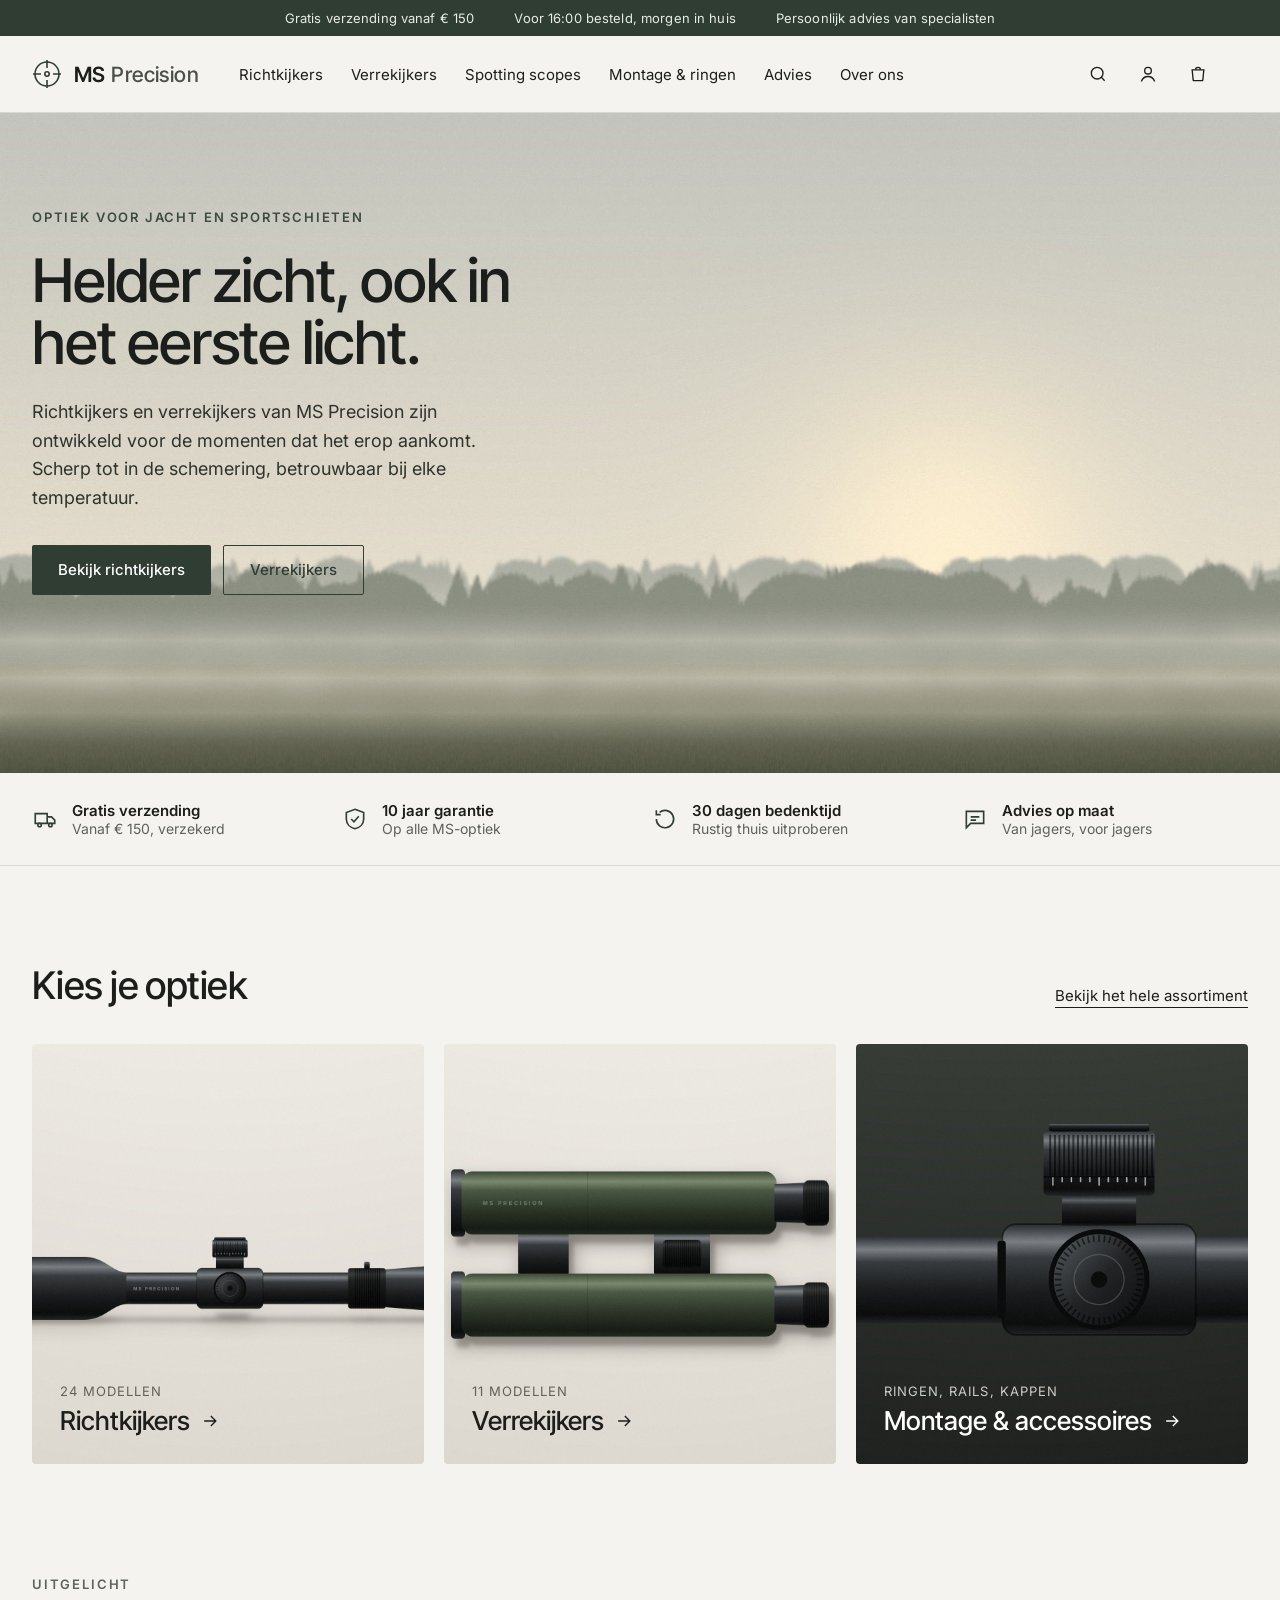
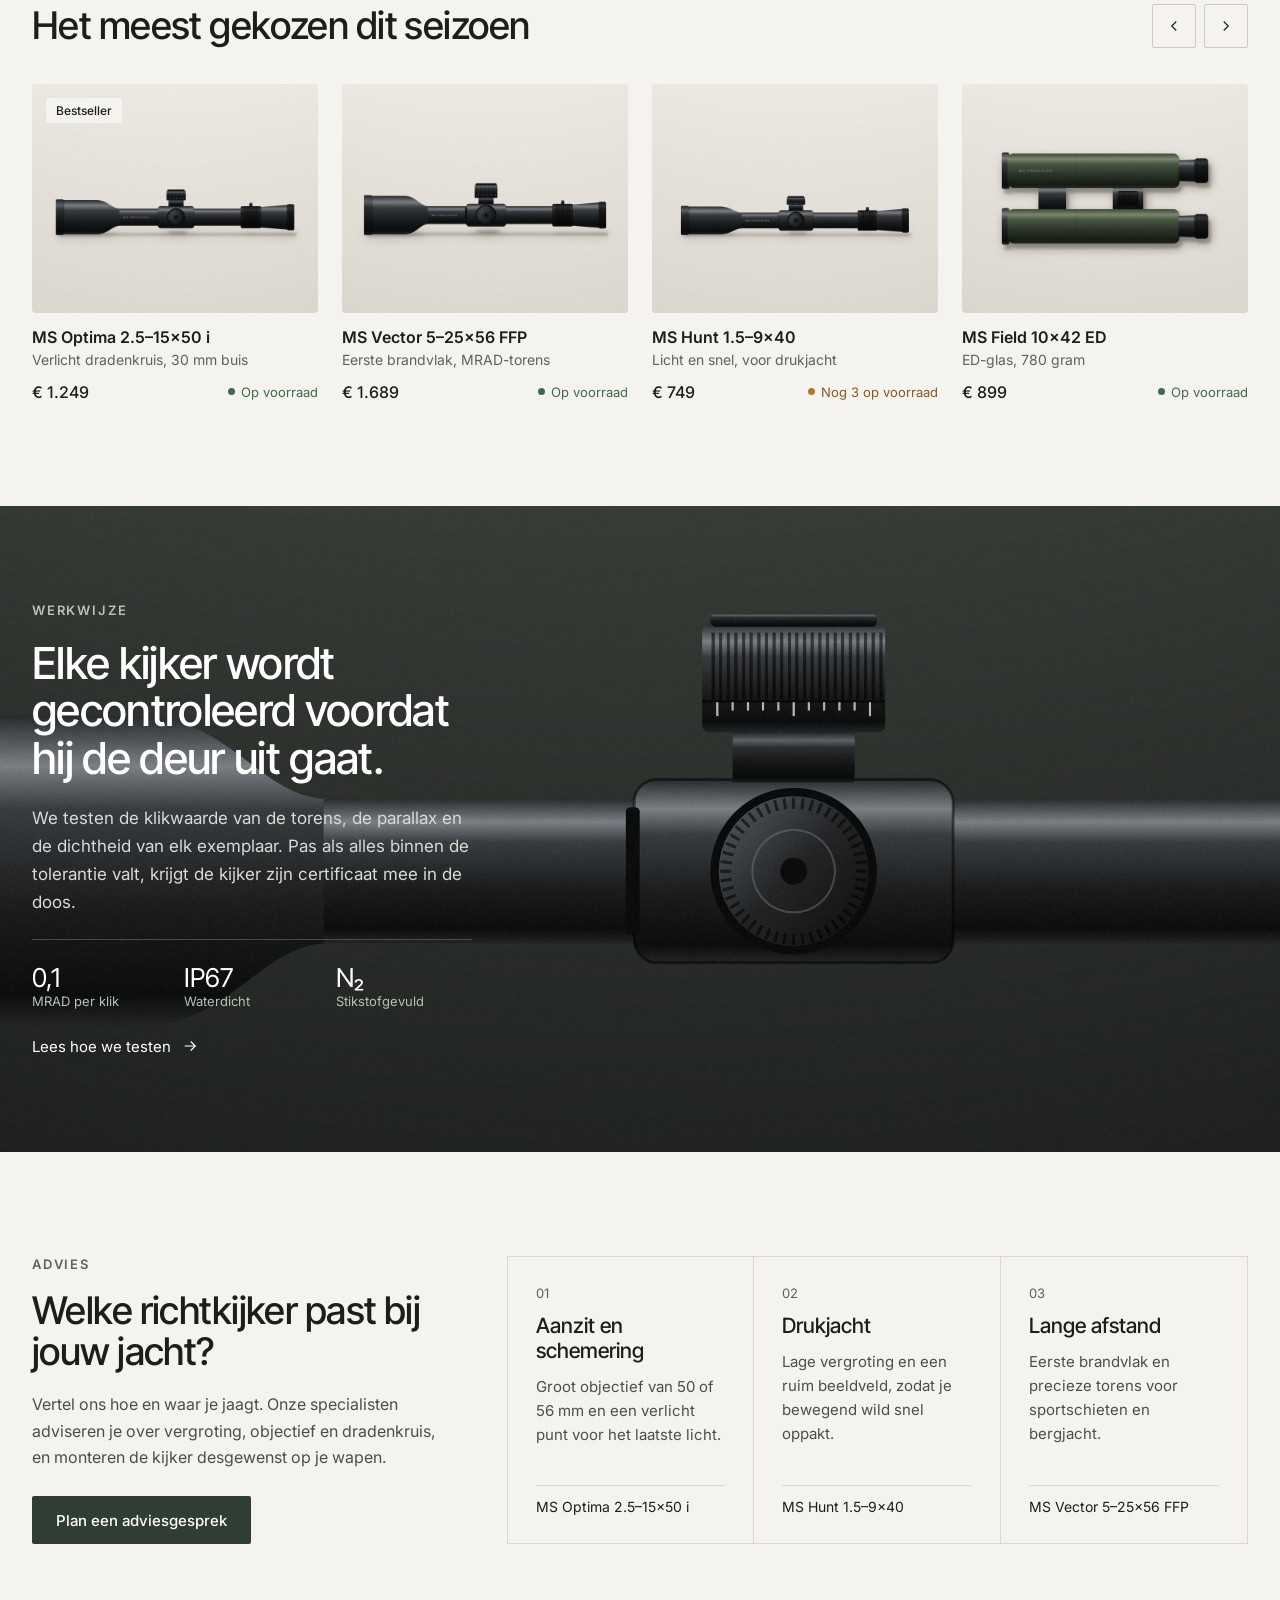
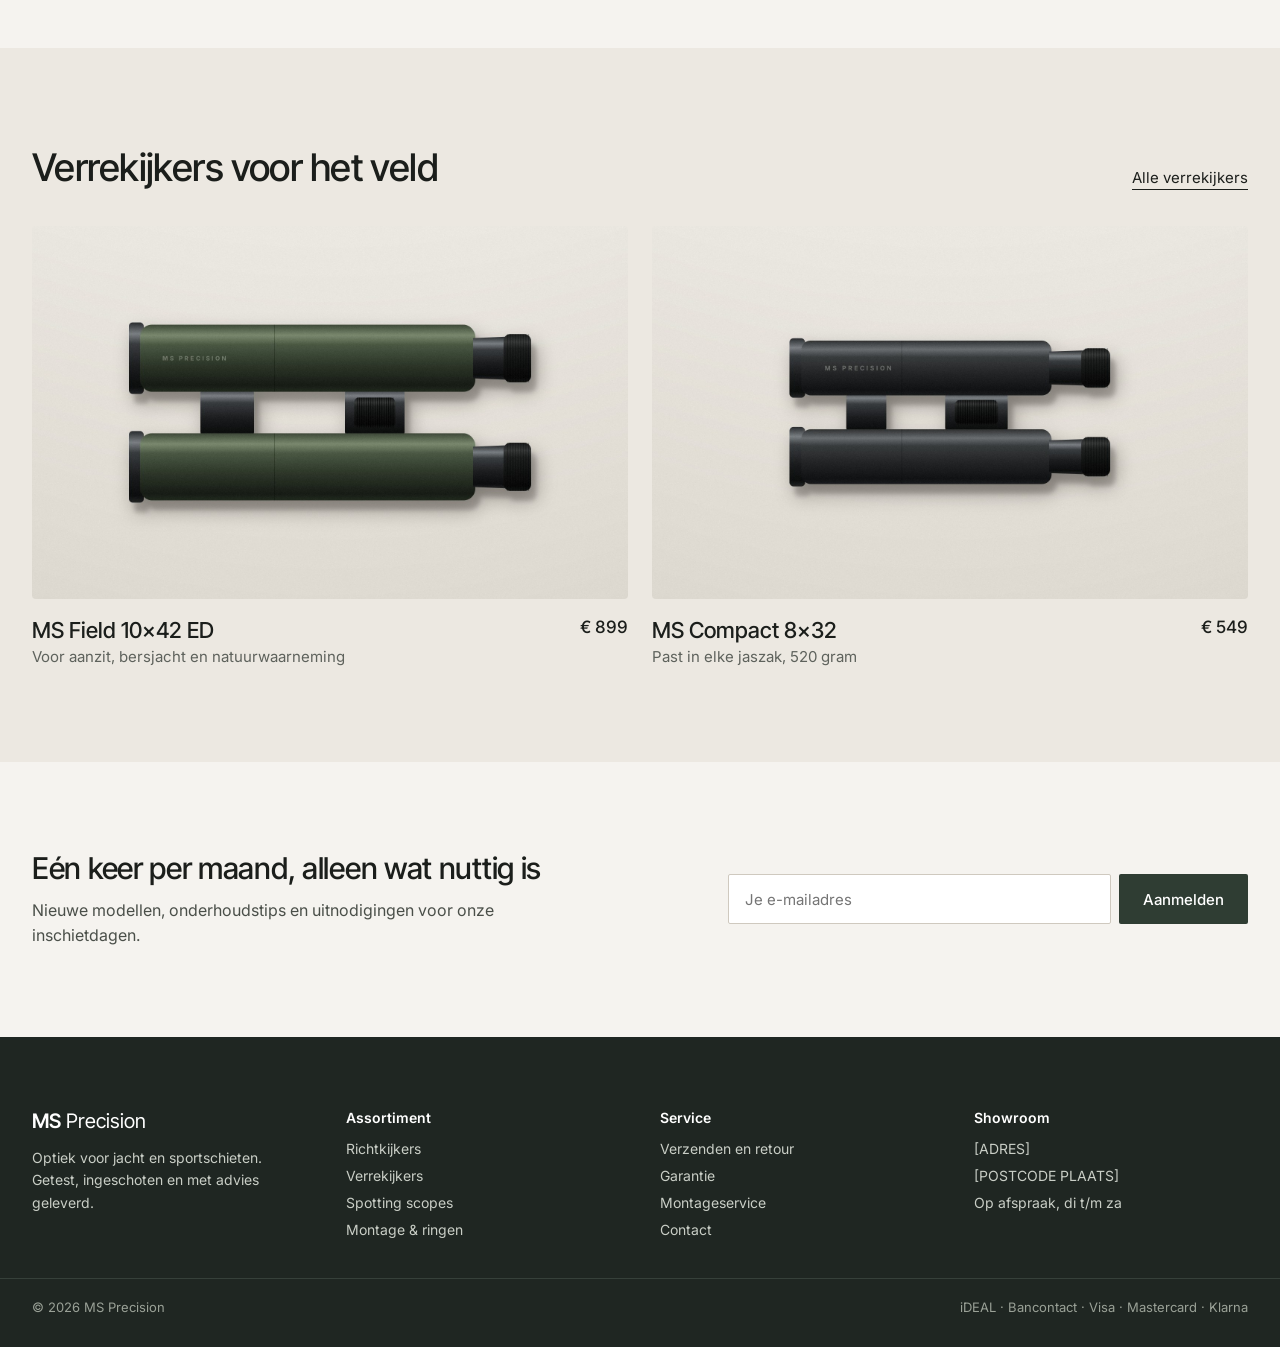
==== index.html @ 4f57367c "Add files via upload" ====
<!doctype html>
<html lang="nl">
<head>
<meta charset="utf-8">
<meta name="viewport" content="width=device-width, initial-scale=1">
<title>MS Precision | Richtkijkers en verrekijkers</title>
<link rel="preconnect" href="https://fonts.googleapis.com">
<link href="https://fonts.googleapis.com/css2?family=Inter:wght@400;500;600&amp;family=Inter+Tight:wght@500;600&amp;display=swap" rel="stylesheet">
<style>
body{margin:0;background:#F5F3EF}
a{color:#1B1E1B;text-decoration:none}a:hover{color:#2F3D33}
.hero-bg{background-image:url(hero.jpg);background-size:cover;background-position:center top}
.craft-bg{background-image:url(detail-turret.jpg);background-size:cover;background-position:30% center}
.cat-scope{background-image:url(scope-optima.jpg);background-size:cover;background-position:center 55%}
.cat-bino{background-image:url(bino-field.jpg);background-size:cover;background-position:center}
.cat-mount{background-image:url(detail-turret.jpg);background-size:cover;background-position:62% 40%}
</style>
<link rel="stylesheet" href="site.css">
</head>
<body>
<div style="font-family: Inter, system-ui, sans-serif; color: #1B1E1B; background: #F5F3EF; min-height: 100vh">

  <!-- service strip -->
  <div style="background: #2F3D33; color: #E9ECE6; font-size: 13px; padding: 10px 24px; display: flex; justify-content: center; gap: 40px; flex-wrap: wrap; letter-spacing: 0.01em">
    <span>Gratis verzending vanaf € 150</span>
    <span>Voor 16:00 besteld, morgen in huis</span>
    <span>Persoonlijk advies van specialisten</span>
  </div>

  <!-- header -->
  <header style="border-bottom: 1px solid #DDD8CF; background: #F5F3EF">
    <div style="max-width: 1280px; margin: 0 auto; padding: 0 32px; height: 76px; display: flex; align-items: center; gap: 40px; flex-wrap: wrap">
      <a href="index.html" style="display: flex; align-items: center; gap: 12px" aria-label="MS Precision home">
        <svg width="30" height="30" viewBox="0 0 30 30" fill="none" stroke="#2F3D33" stroke-width="1.6" aria-hidden="true"><circle cx="15" cy="15" r="12"/><circle cx="15" cy="15" r="2.2"/><path d="M15 1v8M15 21v8M1 15h8M21 15h8"/></svg>
        <span style="font-family: 'Inter Tight', Inter, sans-serif; font-size: 21px; letter-spacing: 0.02em"><span style="font-weight: 600">MS</span> <span style="font-weight: 500; color: #4A4F49">Precision</span></span>
      </a>
      <nav aria-label="Hoofdmenu" style="display: flex; gap: 28px; font-size: 15px; flex: 1; flex-wrap: wrap">
        <a href="assortiment.html?c=richtkijkers">Richtkijkers</a>
        <a href="assortiment.html?c=verrekijkers">Verrekijkers</a>
        <a href="assortiment.html">Spotting scopes</a>
        <a href="assortiment.html">Montage &amp; ringen</a>
        <a href="index.html#advies">Advies</a>
        <a href="index.html#werkwijze">Over ons</a>
      </nav>
      <div style="display: flex; gap: 6px; align-items: center">
        <button aria-label="Zoeken" style="width: 44px; height: 44px; border: 0; background: transparent; display: flex; align-items: center; justify-content: center; cursor: pointer"><svg width="20" height="20" viewBox="0 0 24 24" fill="none" stroke="#1B1E1B" stroke-width="1.6" aria-hidden="true"><circle cx="11" cy="11" r="7"/><path d="M20 20l-4-4"/></svg></button>
        <button aria-label="Account" style="width: 44px; height: 44px; border: 0; background: transparent; display: flex; align-items: center; justify-content: center; cursor: pointer"><svg width="20" height="20" viewBox="0 0 24 24" fill="none" stroke="#1B1E1B" stroke-width="1.6" aria-hidden="true"><circle cx="12" cy="8" r="4"/><path d="M4 21c1.5-4 4.5-6 8-6s6.5 2 8 6"/></svg></button>
        <a href="winkelmand.html" aria-label="Winkelmand" style="height: 44px; padding: 0 12px; display: flex; align-items: center; gap: 8px; font-size: 14px"><svg width="20" height="20" viewBox="0 0 24 24" fill="none" stroke="#1B1E1B" stroke-width="1.6" aria-hidden="true"><path d="M5 7h14l-1.2 12.2a1 1 0 0 1-1 .8H7.2a1 1 0 0 1-1-.8z"/><path d="M9 7a3 3 0 0 1 6 0"/></svg><span style="background: #2F3D33; color: #fff; border-radius: 999px; font-size: 12px; min-width: 20px; height: 20px; display: inline-flex; align-items: center; justify-content: center" data-cart-count>2</span></a>
      </div>
    </div>
  </header>

  <!-- hero -->
  <section class="hero-bg" style="min-height: 660px; display: flex; align-items: flex-start">
    <div style="max-width: 1280px; width: 100%; margin: 0 auto; padding: 96px 32px 64px; box-sizing: border-box">
      <div style="max-width: 560px; display: flex; flex-direction: column; gap: 24px">
        <p style="margin: 0; font-size: 13px; letter-spacing: 0.14em; text-transform: uppercase; color: #3E4A41; font-weight: 600">Optiek voor jacht en sportschieten</p>
        <h1 style="margin: 0; font-family: 'Inter Tight', Inter, sans-serif; font-weight: 500; font-size: 60px; line-height: 1.04; letter-spacing: -0.02em; color: #1B1E1B">Helder zicht, ook in het eerste licht.</h1>
        <p style="margin: 0; font-size: 18px; line-height: 1.6; color: #2E332E; max-width: 470px">Richtkijkers en verrekijkers van MS Precision zijn ontwikkeld voor de momenten dat het erop aankomt. Scherp tot in de schemering, betrouwbaar bij elke temperatuur.</p>
        <div style="display: flex; gap: 12px; flex-wrap: wrap; padding-top: 8px">
          <a href="product.html" style="background: #2F3D33; color: #fff; padding: 0 26px; height: 50px; display: inline-flex; align-items: center; font-size: 15px; font-weight: 500; border-radius: 2px">Bekijk richtkijkers</a>
          <a href="assortiment.html?c=verrekijkers" style="border: 1px solid #2F3D33; color: #2F3D33; padding: 0 26px; height: 50px; display: inline-flex; align-items: center; font-size: 15px; font-weight: 500; border-radius: 2px">Verrekijkers</a>
        </div>
      </div>
    </div>
  </section>

  <!-- trust row -->
  <section style="border-bottom: 1px solid #DDD8CF">
    <div style="max-width: 1280px; margin: 0 auto; padding: 28px 32px; display: grid; grid-template-columns: repeat(auto-fit, minmax(220px, 1fr)); gap: 24px">
      <div style="display: flex; gap: 14px; align-items: center"><svg width="26" height="26" viewBox="0 0 24 24" fill="none" stroke="#2F3D33" stroke-width="1.5" aria-hidden="true"><path d="M3 7h11v9H3zM14 10h4l3 3v3h-7"/><circle cx="7" cy="17.5" r="1.6"/><circle cx="17" cy="17.5" r="1.6"/></svg><div><div style="font-weight: 600; font-size: 15px">Gratis verzending</div><div style="font-size: 14px; color: #5E625C">Vanaf € 150, verzekerd</div></div></div>
      <div style="display: flex; gap: 14px; align-items: center"><svg width="26" height="26" viewBox="0 0 24 24" fill="none" stroke="#2F3D33" stroke-width="1.5" aria-hidden="true"><path d="M12 3l8 3v6c0 4.5-3.4 8-8 9-4.6-1-8-4.5-8-9V6z"/><path d="M8.5 12l2.5 2.5 4.5-5"/></svg><div><div style="font-weight: 600; font-size: 15px">10 jaar garantie</div><div style="font-size: 14px; color: #5E625C">Op alle MS-optiek</div></div></div>
      <div style="display: flex; gap: 14px; align-items: center"><svg width="26" height="26" viewBox="0 0 24 24" fill="none" stroke="#2F3D33" stroke-width="1.5" aria-hidden="true"><path d="M4 12a8 8 0 1 0 3-6.2"/><path d="M4 4v4h4"/></svg><div><div style="font-weight: 600; font-size: 15px">30 dagen bedenktijd</div><div style="font-size: 14px; color: #5E625C">Rustig thuis uitproberen</div></div></div>
      <div style="display: flex; gap: 14px; align-items: center"><svg width="26" height="26" viewBox="0 0 24 24" fill="none" stroke="#2F3D33" stroke-width="1.5" aria-hidden="true"><path d="M4 5h16v11H8l-4 4z"/><path d="M8 10h8M8 13h5"/></svg><div><div style="font-weight: 600; font-size: 15px">Advies op maat</div><div style="font-size: 14px; color: #5E625C">Van jagers, voor jagers</div></div></div>
    </div>
  </section>

  <!-- categories -->
  <section style="max-width: 1280px; margin: 0 auto; padding: 96px 32px 40px">
    <div style="display: flex; justify-content: space-between; align-items: flex-end; gap: 24px; flex-wrap: wrap; margin-bottom: 36px">
      <h2 style="margin: 0; font-family: 'Inter Tight', Inter, sans-serif; font-weight: 500; font-size: 38px; letter-spacing: -0.015em">Kies je optiek</h2>
      <a href="assortiment.html" style="font-size: 15px; border-bottom: 1px solid #1B1E1B; padding-bottom: 2px">Bekijk het hele assortiment</a>
    </div>
    <div style="display: grid; grid-template-columns: repeat(auto-fit, minmax(300px, 1fr)); gap: 20px">
      <a href="assortiment.html?c=richtkijkers" class="cat-scope" style="height: 420px; border-radius: 4px; display: flex; flex-direction: column; justify-content: flex-end; padding: 28px; box-sizing: border-box">
        <span style="font-size: 13px; color: #5E625C; letter-spacing: 0.08em; text-transform: uppercase">24 modellen</span>
        <span style="font-family: 'Inter Tight', Inter, sans-serif; font-size: 26px; font-weight: 500; margin-top: 6px; display: flex; align-items: center; gap: 10px">Richtkijkers <svg width="20" height="20" viewBox="0 0 24 24" fill="none" stroke="#1B1E1B" stroke-width="1.6" aria-hidden="true"><path d="M5 12h14M13 6l6 6-6 6"/></svg></span>
      </a>
      <a href="assortiment.html?c=verrekijkers" class="cat-bino" style="height: 420px; border-radius: 4px; display: flex; flex-direction: column; justify-content: flex-end; padding: 28px; box-sizing: border-box">
        <span style="font-size: 13px; color: #5E625C; letter-spacing: 0.08em; text-transform: uppercase">11 modellen</span>
        <span style="font-family: 'Inter Tight', Inter, sans-serif; font-size: 26px; font-weight: 500; margin-top: 6px; display: flex; align-items: center; gap: 10px">Verrekijkers <svg width="20" height="20" viewBox="0 0 24 24" fill="none" stroke="#1B1E1B" stroke-width="1.6" aria-hidden="true"><path d="M5 12h14M13 6l6 6-6 6"/></svg></span>
      </a>
      <a href="assortiment.html" class="cat-mount" style="height: 420px; border-radius: 4px; display: flex; flex-direction: column; justify-content: flex-end; padding: 28px; box-sizing: border-box">
        <span style="font-size: 13px; color: #C9CEC6; letter-spacing: 0.08em; text-transform: uppercase">Ringen, rails, kappen</span>
        <span style="font-family: 'Inter Tight', Inter, sans-serif; font-size: 26px; font-weight: 500; margin-top: 6px; display: flex; align-items: center; gap: 10px; color: #fff">Montage &amp; accessoires <svg width="20" height="20" viewBox="0 0 24 24" fill="none" stroke="#fff" stroke-width="1.6" aria-hidden="true"><path d="M5 12h14M13 6l6 6-6 6"/></svg></span>
      </a>
    </div>
  </section>

  <!-- featured products -->
  <section style="max-width: 1280px; margin: 0 auto; padding: 72px 32px 104px">
    <div style="display: flex; justify-content: space-between; align-items: flex-end; gap: 24px; flex-wrap: wrap; margin-bottom: 36px">
      <div>
        <p style="margin: 0 0 10px; font-size: 13px; letter-spacing: 0.14em; text-transform: uppercase; color: #5E625C; font-weight: 600">Uitgelicht</p>
        <h2 style="margin: 0; font-family: 'Inter Tight', Inter, sans-serif; font-weight: 500; font-size: 38px; letter-spacing: -0.015em">Het meest gekozen dit seizoen</h2>
      </div>
      <div style="display: flex; gap: 8px">
        <button aria-label="Vorige" style="width: 44px; height: 44px; border: 1px solid #CFC9BF; background: transparent; border-radius: 2px; display: flex; align-items: center; justify-content: center"><svg width="18" height="18" viewBox="0 0 24 24" fill="none" stroke="#1B1E1B" stroke-width="1.6" aria-hidden="true"><path d="M15 6l-6 6 6 6"/></svg></button>
        <button aria-label="Volgende" style="width: 44px; height: 44px; border: 1px solid #CFC9BF; background: transparent; border-radius: 2px; display: flex; align-items: center; justify-content: center"><svg width="18" height="18" viewBox="0 0 24 24" fill="none" stroke="#1B1E1B" stroke-width="1.6" aria-hidden="true"><path d="M9 6l6 6-6 6"/></svg></button>
      </div>
    </div>
    <div style="display: grid; grid-template-columns: repeat(auto-fit, minmax(260px, 1fr)); gap: 24px">
      <a href="product.html?id=optima" style="display: flex; flex-direction: column; gap: 14px">
        <div style="position: relative"><img src="scope-optima.jpg" alt="MS Optima 2.5–15×50 i richtkijker" style="width: 100%; aspect-ratio: 4 / 3.2; object-fit: cover; border-radius: 4px; display: block"><span style="position: absolute; top: 14px; left: 14px; background: #F5F3EF; font-size: 12px; padding: 5px 10px; border-radius: 2px; font-weight: 500">Bestseller</span></div>
        <div style="display: flex; flex-direction: column; gap: 4px">
          <span style="font-size: 16px; font-weight: 600">MS Optima 2.5–15×50 i</span>
          <span style="font-size: 14px; color: #5E625C">Verlicht dradenkruis, 30 mm buis</span>
        </div>
        <div style="display: flex; justify-content: space-between; align-items: center"><span style="font-size: 16px; font-weight: 500">€ 1.249</span><span style="font-size: 13px; color: #3F6B4A; display: flex; align-items: center; gap: 6px"><span style="width: 7px; height: 7px; border-radius: 9px; background: #3F6B4A"></span>Op voorraad</span></div>
      </a>
      <a href="product.html?id=vector" style="display: flex; flex-direction: column; gap: 14px">
        <img src="scope-tactical.jpg" alt="MS Vector 5–25×56 FFP richtkijker" style="width: 100%; aspect-ratio: 4 / 3.2; object-fit: cover; border-radius: 4px; display: block">
        <div style="display: flex; flex-direction: column; gap: 4px">
          <span style="font-size: 16px; font-weight: 600">MS Vector 5–25×56 FFP</span>
          <span style="font-size: 14px; color: #5E625C">Eerste brandvlak, MRAD-torens</span>
        </div>
        <div style="display: flex; justify-content: space-between; align-items: center"><span style="font-size: 16px; font-weight: 500">€ 1.689</span><span style="font-size: 13px; color: #3F6B4A; display: flex; align-items: center; gap: 6px"><span style="width: 7px; height: 7px; border-radius: 9px; background: #3F6B4A"></span>Op voorraad</span></div>
      </a>
      <a href="product.html?id=hunt" style="display: flex; flex-direction: column; gap: 14px">
        <img src="scope-hunt.jpg" alt="MS Hunt 1.5–9×40 richtkijker" style="width: 100%; aspect-ratio: 4 / 3.2; object-fit: cover; border-radius: 4px; display: block">
        <div style="display: flex; flex-direction: column; gap: 4px">
          <span style="font-size: 16px; font-weight: 600">MS Hunt 1.5–9×40</span>
          <span style="font-size: 14px; color: #5E625C">Licht en snel, voor drukjacht</span>
        </div>
        <div style="display: flex; justify-content: space-between; align-items: center"><span style="font-size: 16px; font-weight: 500">€ 749</span><span style="font-size: 13px; color: #8A5A1E; display: flex; align-items: center; gap: 6px"><span style="width: 7px; height: 7px; border-radius: 9px; background: #B07A2E"></span>Nog 3 op voorraad</span></div>
      </a>
      <a href="product.html?id=field" style="display: flex; flex-direction: column; gap: 14px">
        <img src="bino-field.jpg" alt="MS Field 10×42 ED verrekijker" style="width: 100%; aspect-ratio: 4 / 3.2; object-fit: cover; border-radius: 4px; display: block">
        <div style="display: flex; flex-direction: column; gap: 4px">
          <span style="font-size: 16px; font-weight: 600">MS Field 10×42 ED</span>
          <span style="font-size: 14px; color: #5E625C">ED-glas, 780 gram</span>
        </div>
        <div style="display: flex; justify-content: space-between; align-items: center"><span style="font-size: 16px; font-weight: 500">€ 899</span><span style="font-size: 13px; color: #3F6B4A; display: flex; align-items: center; gap: 6px"><span style="width: 7px; height: 7px; border-radius: 9px; background: #3F6B4A"></span>Op voorraad</span></div>
      </a>
    </div>
  </section>

  <!-- craft band, full-bleed -->
  <section id="werkwijze" class="craft-bg" style="min-height: 620px; display: flex; align-items: center">
    <div style="max-width: 1280px; width: 100%; margin: 0 auto; padding: 96px 32px; box-sizing: border-box; display: flex; justify-content: flex-start">
      <div style="max-width: 440px; display: flex; flex-direction: column; gap: 22px; color: #EEF0EC">
        <p style="margin: 0; font-size: 13px; letter-spacing: 0.14em; text-transform: uppercase; color: #B9C0B5; font-weight: 600">Werkwijze</p>
        <h2 style="margin: 0; font-family: 'Inter Tight', Inter, sans-serif; font-weight: 500; font-size: 44px; line-height: 1.08; letter-spacing: -0.015em; color: #fff">Elke kijker wordt gecontroleerd voordat hij de deur uit gaat.</h2>
        <p style="margin: 0; font-size: 17px; line-height: 1.65; color: #D7DBD4">We testen de klikwaarde van de torens, de parallax en de dichtheid van elk exemplaar. Pas als alles binnen de tolerantie valt, krijgt de kijker zijn certificaat mee in de doos.</p>
        <div style="display: grid; grid-template-columns: repeat(3, minmax(0, 1fr)); gap: 16px; border-top: 1px solid rgba(255,255,255,0.22); padding-top: 22px">
          <div><div style="font-family: 'Inter Tight', Inter, sans-serif; font-size: 26px; color: #fff">0,1</div><div style="font-size: 13px; color: #B9C0B5">MRAD per klik</div></div>
          <div><div style="font-family: 'Inter Tight', Inter, sans-serif; font-size: 26px; color: #fff">IP67</div><div style="font-size: 13px; color: #B9C0B5">Waterdicht</div></div>
          <div><div style="font-family: 'Inter Tight', Inter, sans-serif; font-size: 26px; color: #fff">N₂</div><div style="font-size: 13px; color: #B9C0B5">Stikstofgevuld</div></div>
        </div>
        <a href="#" style="color: #fff; font-size: 15px; display: inline-flex; align-items: center; gap: 10px; margin-top: 6px">Lees hoe we testen <svg width="18" height="18" viewBox="0 0 24 24" fill="none" stroke="#fff" stroke-width="1.6" aria-hidden="true"><path d="M5 12h14M13 6l6 6-6 6"/></svg></a>
      </div>
    </div>
  </section>

  <!-- advice -->
  <section id="advies" style="max-width: 1280px; margin: 0 auto; padding: 104px 32px">
    <div style="display: flex; gap: 64px; flex-wrap: wrap">
      <div style="flex: 1 1 320px; display: flex; flex-direction: column; gap: 18px">
        <p style="margin: 0; font-size: 13px; letter-spacing: 0.14em; text-transform: uppercase; color: #5E625C; font-weight: 600">Advies</p>
        <h2 style="margin: 0; font-family: 'Inter Tight', Inter, sans-serif; font-weight: 500; font-size: 38px; line-height: 1.1; letter-spacing: -0.015em">Welke richtkijker past bij jouw jacht?</h2>
        <p style="margin: 0; font-size: 16px; line-height: 1.65; color: #4A4F49">Vertel ons hoe en waar je jaagt. Onze specialisten adviseren je over vergroting, objectief en dradenkruis, en monteren de kijker desgewenst op je wapen.</p>
        <a href="#advies-form" style="align-self: flex-start; background: #2F3D33; color: #fff; padding: 0 24px; height: 48px; display: inline-flex; align-items: center; font-size: 15px; font-weight: 500; border-radius: 2px; margin-top: 8px">Plan een adviesgesprek</a>
      </div>
      <div style="flex: 2 1 560px; display: grid; grid-template-columns: repeat(auto-fit, minmax(220px, 1fr)); gap: 1px; background: #DDD8CF; border: 1px solid #DDD8CF">
        <a href="product.html?id=optima" style="background: #F5F3EF; padding: 28px; display: flex; flex-direction: column; gap: 12px">
          <span style="font-size: 13px; color: #5E625C">01</span>
          <span style="font-family: 'Inter Tight', Inter, sans-serif; font-size: 21px; font-weight: 500">Aanzit en schemering</span>
          <span style="font-size: 15px; line-height: 1.6; color: #4A4F49">Groot objectief van 50 of 56 mm en een verlicht punt voor het laatste licht.</span>
          <span style="font-size: 14px; margin-top: auto; padding-top: 12px; border-top: 1px solid #DDD8CF">MS Optima 2.5–15×50 i</span>
        </a>
        <a href="product.html?id=hunt" style="background: #F5F3EF; padding: 28px; display: flex; flex-direction: column; gap: 12px">
          <span style="font-size: 13px; color: #5E625C">02</span>
          <span style="font-family: 'Inter Tight', Inter, sans-serif; font-size: 21px; font-weight: 500">Drukjacht</span>
          <span style="font-size: 15px; line-height: 1.6; color: #4A4F49">Lage vergroting en een ruim beeldveld, zodat je bewegend wild snel oppakt.</span>
          <span style="font-size: 14px; margin-top: auto; padding-top: 12px; border-top: 1px solid #DDD8CF">MS Hunt 1.5–9×40</span>
        </a>
        <a href="product.html?id=vector" style="background: #F5F3EF; padding: 28px; display: flex; flex-direction: column; gap: 12px">
          <span style="font-size: 13px; color: #5E625C">03</span>
          <span style="font-family: 'Inter Tight', Inter, sans-serif; font-size: 21px; font-weight: 500">Lange afstand</span>
          <span style="font-size: 15px; line-height: 1.6; color: #4A4F49">Eerste brandvlak en precieze torens voor sportschieten en bergjacht.</span>
          <span style="font-size: 14px; margin-top: auto; padding-top: 12px; border-top: 1px solid #DDD8CF">MS Vector 5–25×56 FFP</span>
        </a>
      </div>
    </div>
  </section>

  <!-- binoculars feature -->
  <section style="background: #ECE8E1">
    <div style="max-width: 1280px; margin: 0 auto; padding: 96px 32px; display: flex; flex-direction: column; gap: 36px">
      <div style="display: flex; justify-content: space-between; align-items: flex-end; gap: 24px; flex-wrap: wrap">
        <h2 style="margin: 0; font-family: 'Inter Tight', Inter, sans-serif; font-weight: 500; font-size: 38px; letter-spacing: -0.015em">Verrekijkers voor het veld</h2>
        <a href="assortiment.html?c=verrekijkers" style="font-size: 15px; border-bottom: 1px solid #1B1E1B; padding-bottom: 2px">Alle verrekijkers</a>
      </div>
      <div style="display: grid; grid-template-columns: repeat(auto-fit, minmax(380px, 1fr)); gap: 24px">
        <a href="product.html?id=field" style="display: flex; flex-direction: column; gap: 18px">
          <img src="bino-field.jpg" alt="MS Field 10×42 ED verrekijker" style="width: 100%; aspect-ratio: 16 / 10; object-fit: cover; border-radius: 4px; display: block">
          <div style="display: flex; justify-content: space-between; gap: 16px; align-items: flex-start">
            <div style="display: flex; flex-direction: column; gap: 4px"><span style="font-family: 'Inter Tight', Inter, sans-serif; font-size: 22px; font-weight: 500">MS Field 10×42 ED</span><span style="font-size: 15px; color: #5E625C">Voor aanzit, bersjacht en natuurwaarneming</span></div>
            <span style="font-size: 17px; font-weight: 500; white-space: nowrap">€ 899</span>
          </div>
        </a>
        <a href="product.html?id=compact" style="display: flex; flex-direction: column; gap: 18px">
          <img src="bino-compact.jpg" alt="MS Compact 8×32 verrekijker" style="width: 100%; aspect-ratio: 16 / 10; object-fit: cover; border-radius: 4px; display: block">
          <div style="display: flex; justify-content: space-between; gap: 16px; align-items: flex-start">
            <div style="display: flex; flex-direction: column; gap: 4px"><span style="font-family: 'Inter Tight', Inter, sans-serif; font-size: 22px; font-weight: 500">MS Compact 8×32</span><span style="font-size: 15px; color: #5E625C">Past in elke jaszak, 520 gram</span></div>
            <span style="font-size: 17px; font-weight: 500; white-space: nowrap">€ 549</span>
          </div>
        </a>
      </div>
    </div>
  </section>

  <!-- newsletter -->
  <section style="max-width: 1280px; margin: 0 auto; padding: 88px 32px; display: flex; gap: 48px; align-items: center; justify-content: space-between; flex-wrap: wrap">
    <div style="max-width: 520px; display: flex; flex-direction: column; gap: 12px">
      <h2 style="margin: 0; font-family: 'Inter Tight', Inter, sans-serif; font-weight: 500; font-size: 30px; letter-spacing: -0.01em">Eén keer per maand, alleen wat nuttig is</h2>
      <p style="margin: 0; font-size: 16px; color: #4A4F49; line-height: 1.6">Nieuwe modellen, onderhoudstips en uitnodigingen voor onze inschietdagen.</p>
    </div>
    <form id="newsletter" style="display: flex; gap: 8px; flex: 1 1 380px; max-width: 520px; flex-wrap: wrap">
      <label for="nl-email" style="position: absolute; width: 1px; height: 1px; overflow: hidden; clip: rect(0 0 0 0)">E-mailadres</label>
      <input id="nl-email" type="email" placeholder="Je e-mailadres" style="flex: 1 1 240px; height: 50px; border: 1px solid #CFC9BF; background: #fff; padding: 0 16px; font-size: 15px; font-family: inherit; border-radius: 2px">
      <button type="submit" style="height: 50px; padding: 0 24px; background: #2F3D33; color: #fff; border: 0; font-size: 15px; font-weight: 500; font-family: inherit; border-radius: 2px; cursor: pointer">Aanmelden</button>
    </form>
  </section>

  <!-- footer -->
  <footer style="background: #1F2622; color: #C9CEC6">
    <div style="max-width: 1280px; margin: 0 auto; padding: 72px 32px 40px; display: grid; grid-template-columns: repeat(auto-fit, minmax(190px, 1fr)); gap: 40px">
      <div style="display: flex; flex-direction: column; gap: 14px">
        <span style="font-family: 'Inter Tight', Inter, sans-serif; font-size: 20px; color: #fff"><span style="font-weight: 600">MS</span> Precision</span>
        <span style="font-size: 14px; line-height: 1.6">Optiek voor jacht en sportschieten. Getest, ingeschoten en met advies geleverd.</span>
      </div>
      <div style="display: flex; flex-direction: column; gap: 10px; font-size: 14px">
        <span style="color: #fff; font-weight: 600; margin-bottom: 4px">Assortiment</span>
        <a href="assortiment.html?c=richtkijkers" style="color: #C9CEC6">Richtkijkers</a><a href="assortiment.html?c=verrekijkers" style="color: #C9CEC6">Verrekijkers</a><a href="assortiment.html" style="color: #C9CEC6">Spotting scopes</a><a href="assortiment.html" style="color: #C9CEC6">Montage &amp; ringen</a>
      </div>
      <div style="display: flex; flex-direction: column; gap: 10px; font-size: 14px">
        <span style="color: #fff; font-weight: 600; margin-bottom: 4px">Service</span>
        <a href="#" style="color: #C9CEC6">Verzenden en retour</a><a href="#" style="color: #C9CEC6">Garantie</a><a href="#" style="color: #C9CEC6">Montageservice</a><a href="#" style="color: #C9CEC6">Contact</a>
      </div>
      <div style="display: flex; flex-direction: column; gap: 10px; font-size: 14px">
        <span style="color: #fff; font-weight: 600; margin-bottom: 4px">Showroom</span>
        <span>[ADRES]</span><span>[POSTCODE PLAATS]</span><span>Op afspraak, di t/m za</span>
      </div>
    </div>
    <div style="max-width: 1280px; margin: 0 auto; padding: 20px 32px 32px; border-top: 1px solid #36403A; display: flex; justify-content: space-between; gap: 16px; flex-wrap: wrap; font-size: 13px; color: #9AA197">
      <span>© 2026 MS Precision</span>
      <span>iDEAL · Bancontact · Visa · Mastercard · Klarna</span>
    </div>
  </footer>
</div>
<script src="app.js"></script>
</body>
</html>
---- site.css ----
*{box-sizing:border-box}
html{scroll-behavior:smooth}
img{max-width:100%}
a,button{transition:opacity .15s,background-color .15s,color .15s}
a:hover img{opacity:.92}
.thumb{padding:0;border:1px solid transparent;background:transparent;border-radius:3px;cursor:pointer;opacity:.7}
.thumb img{width:100%;aspect-ratio:4/3;object-fit:cover;display:block;border-radius:2px}
.thumb.is-active{border-color:#2F3D33;outline:1px solid #2F3D33;opacity:1}
.pill{height:44px;padding:0 16px;font-size:14px;font-family:inherit;border-radius:2px;cursor:pointer;border:1px solid #CFC9BF;background:transparent;color:#1B1E1B}
.pill.is-active{border-color:#2F3D33;background:#2F3D33;color:#fff}
.ms-toast{position:fixed;left:50%;bottom:28px;transform:translate(-50%,20px);background:#1F2622;color:#fff;font:500 14px Inter,system-ui,sans-serif;padding:14px 20px;border-radius:2px;opacity:0;pointer-events:none;transition:all .25s;z-index:60;max-width:calc(100% - 32px)}
.ms-toast.show{opacity:1;transform:translate(-50%,0)}
.ms-modal{position:fixed;inset:0;background:rgba(20,24,21,.5);display:none;align-items:center;justify-content:center;padding:20px;z-index:50}
.ms-modal.open{display:flex}
.ms-modal-box{background:#F5F3EF;max-width:460px;width:100%;padding:36px;border-radius:4px;position:relative;font-family:Inter,system-ui,sans-serif;color:#1B1E1B}
.ms-modal-box h2{margin:0 0 8px;font:500 28px 'Inter Tight',Inter,sans-serif;letter-spacing:-.01em}
.ms-modal-box p{margin:0 0 22px;color:#4A4F49;font-size:15px;line-height:1.6}
.ms-modal-box form{display:flex;flex-direction:column;gap:14px}
.ms-modal-box label{display:flex;flex-direction:column;gap:6px;font-size:14px;font-weight:500}
.ms-modal-box input,.ms-modal-box select{height:48px;border:1px solid #CFC9BF;background:#fff;padding:0 14px;font:15px Inter,sans-serif;border-radius:2px}
.ms-modal-close{position:absolute;top:10px;right:10px;width:44px;height:44px;border:0;background:transparent;font-size:26px;cursor:pointer;color:#1B1E1B}
.ms-btn{height:50px;background:#2F3D33;color:#fff;border:0;border-radius:2px;font:500 15px Inter,sans-serif;cursor:pointer;margin-top:6px}
.ms-btn:hover,.ms-btn-hover:hover{background:#25312a}
.tabs{display:flex;gap:8px;flex-wrap:wrap}
.cart-row{display:grid;grid-template-columns:120px 1fr auto;gap:20px;align-items:center;padding:20px 0;border-bottom:1px solid #DDD8CF}
.cart-row img{width:120px;aspect-ratio:4/3;object-fit:cover;border-radius:3px;display:block}
@media (max-width:760px){
  h1{font-size:40px!important}
  h2{font-size:30px!important}
  header nav{order:3;width:100%;gap:18px!important;overflow-x:auto;flex-wrap:nowrap!important;padding-bottom:12px}
  header>div{height:auto!important;padding-top:14px!important;gap:16px!important}
  .cart-row{grid-template-columns:84px 1fr}
  .cart-row img{width:84px}
}
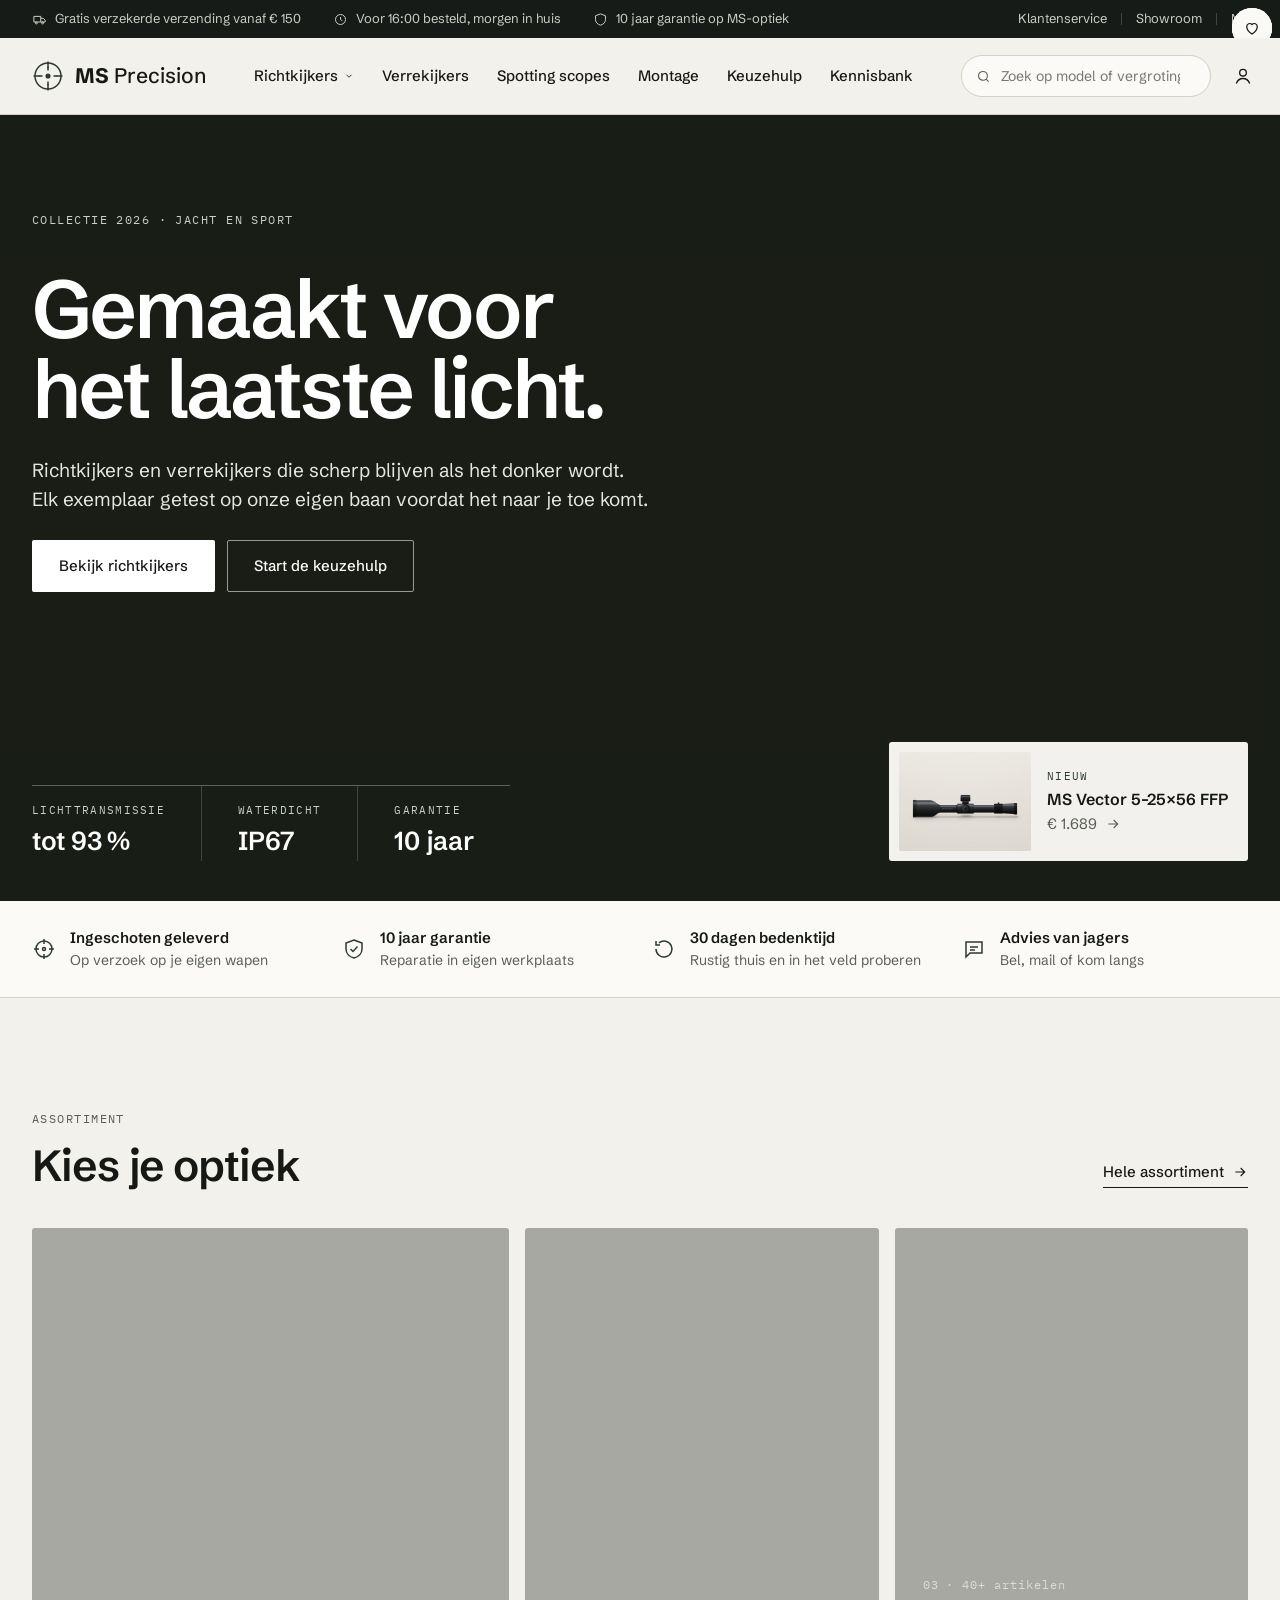
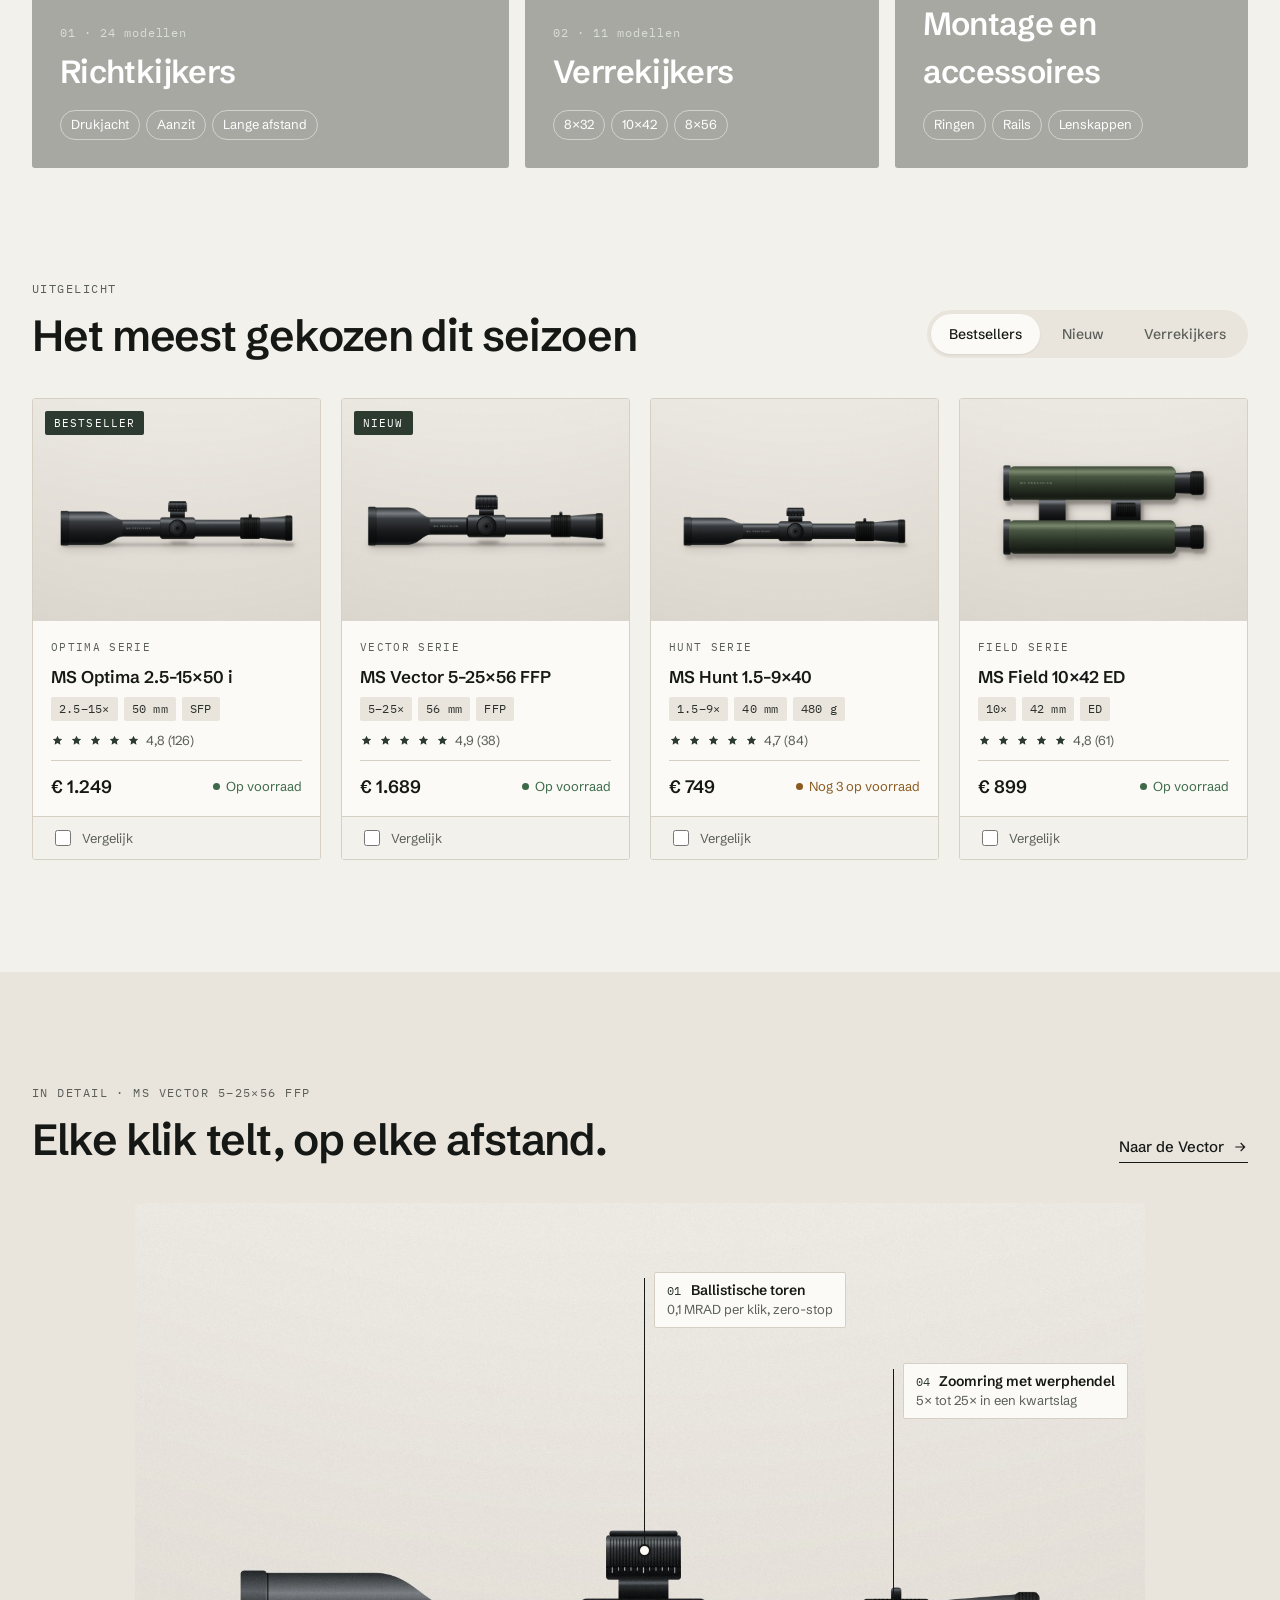
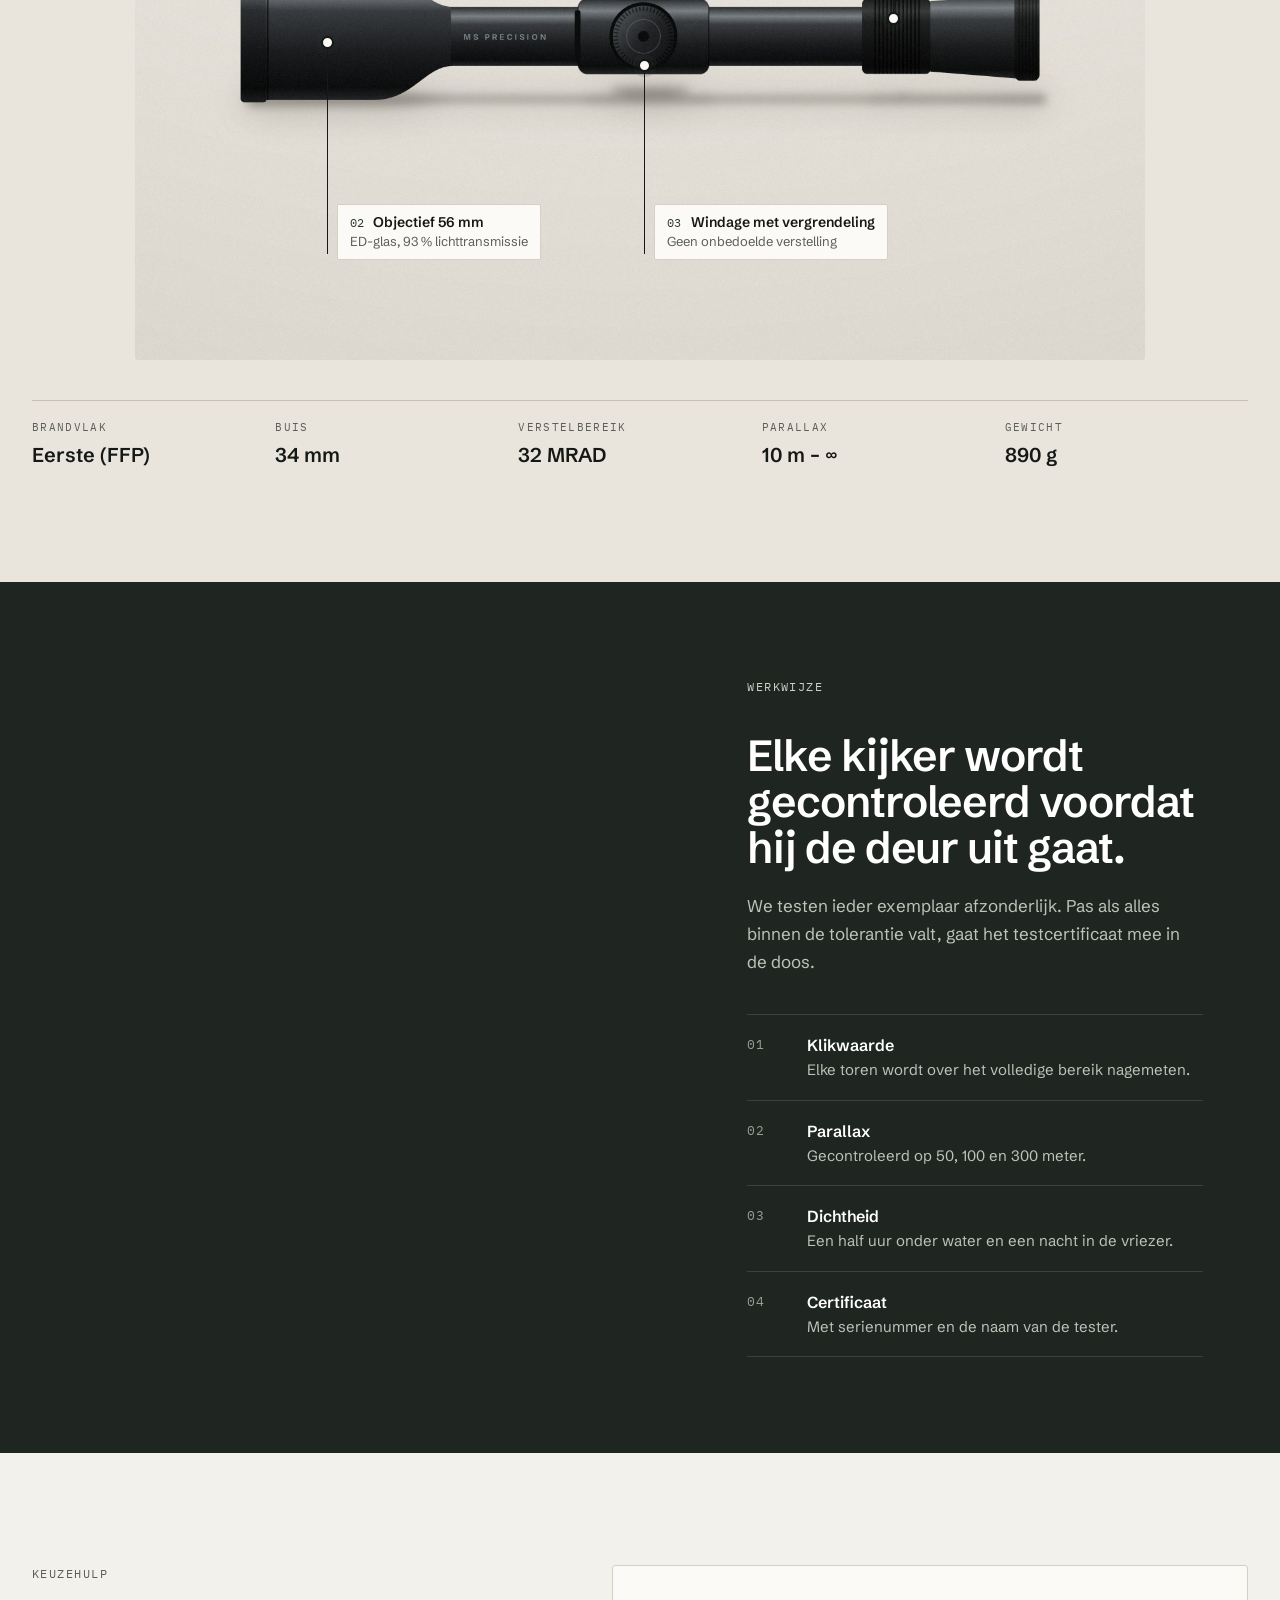
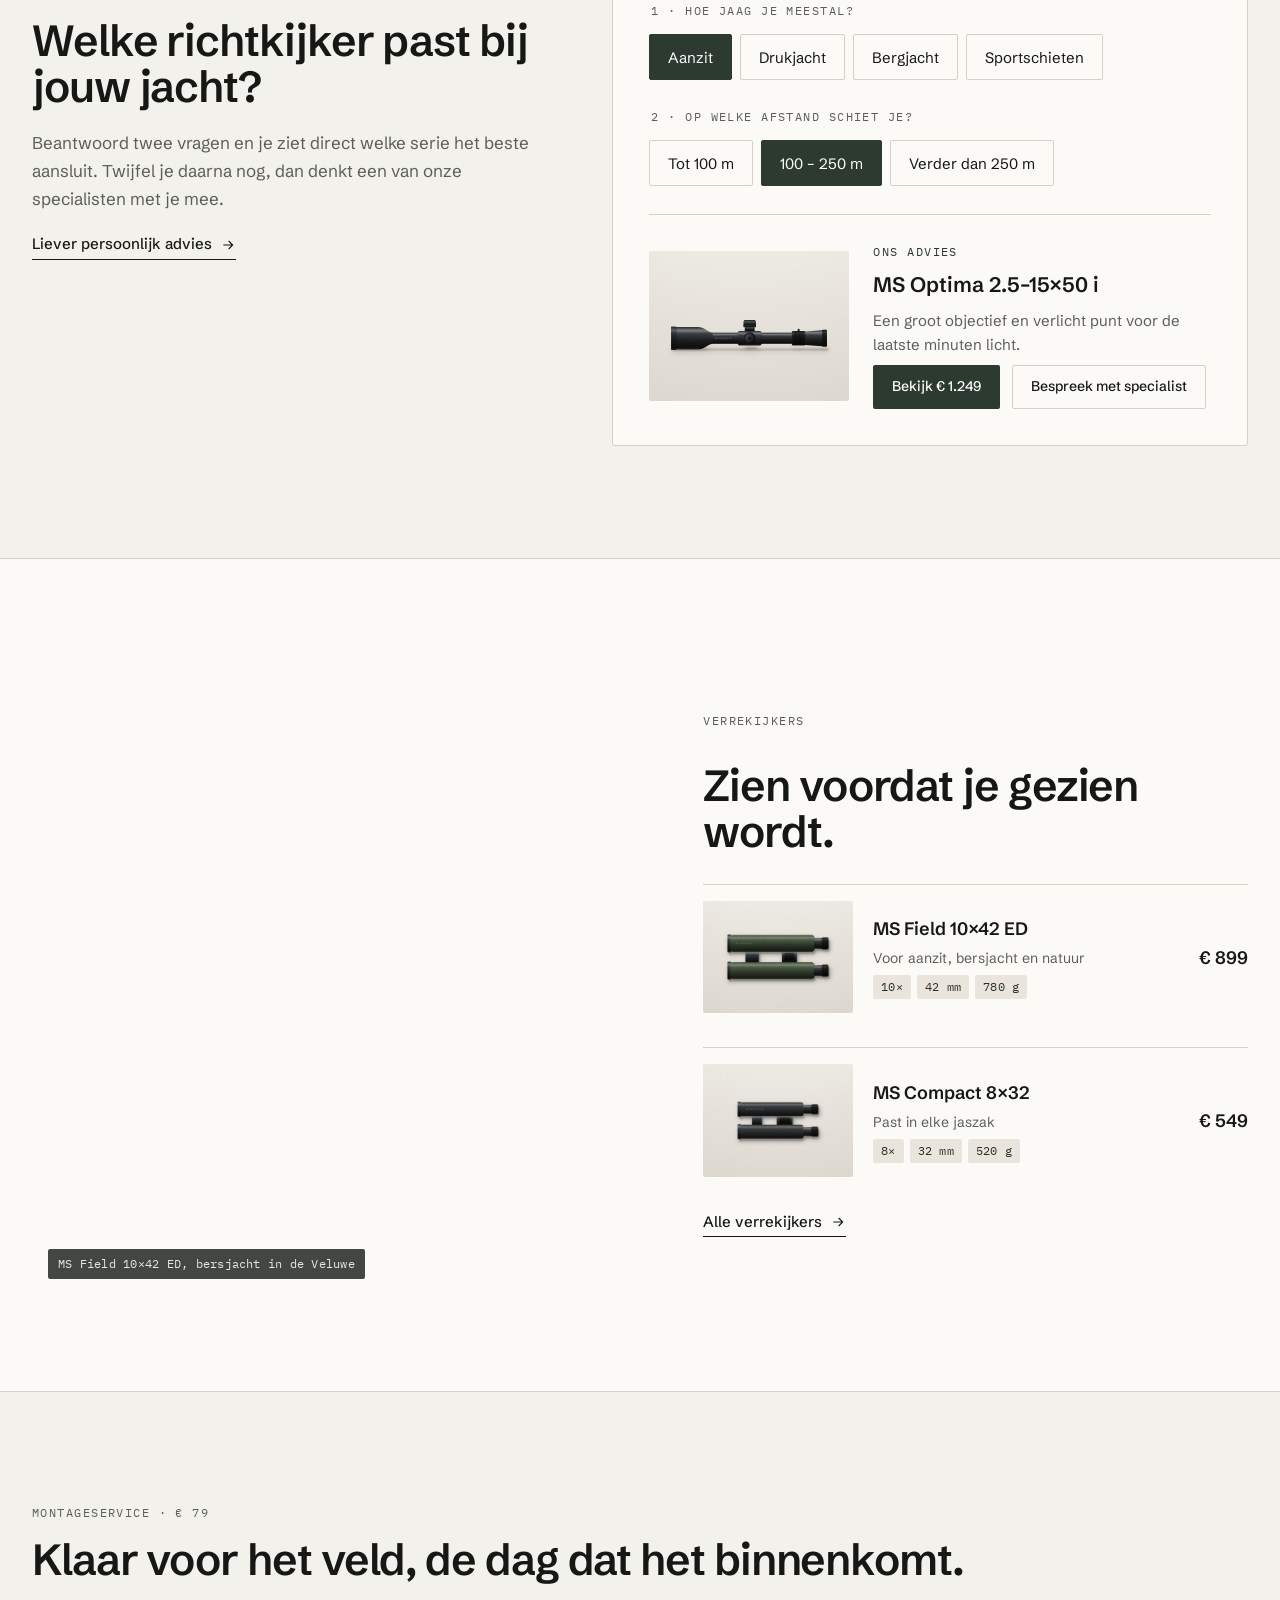
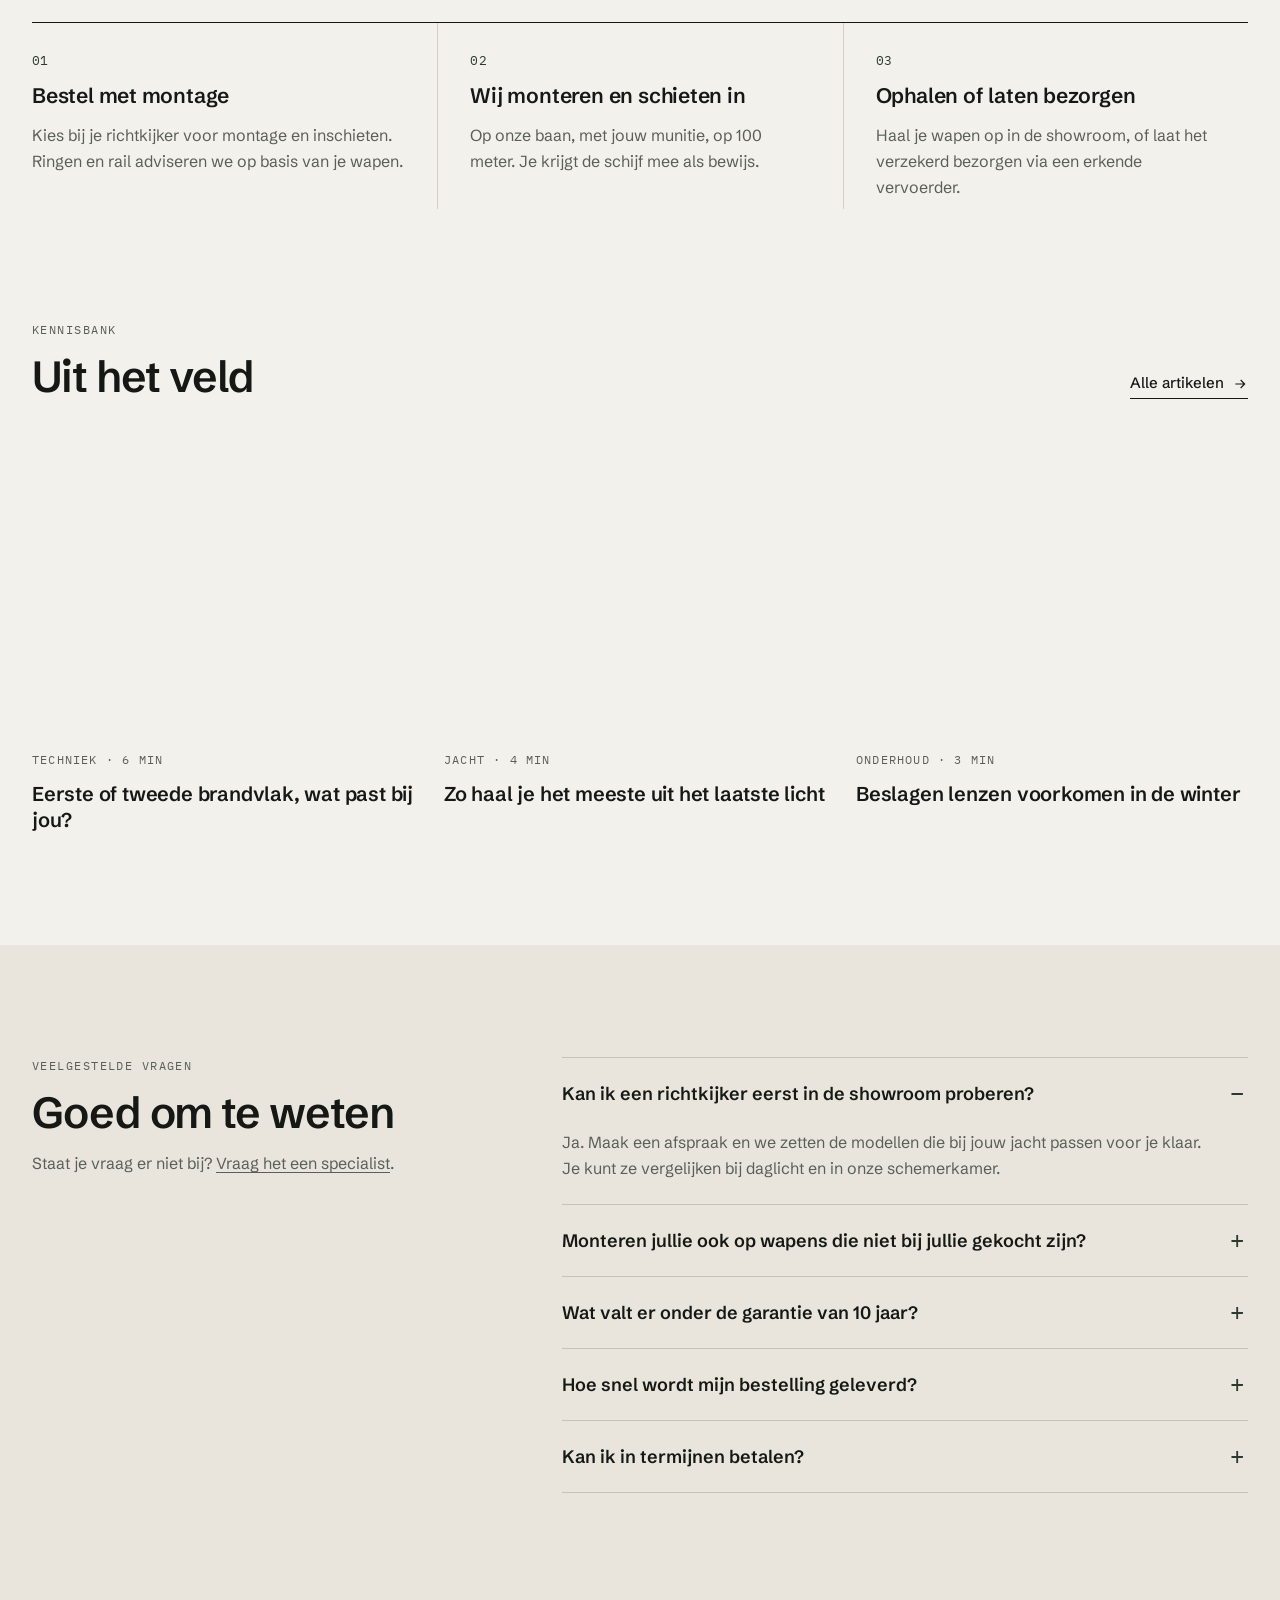
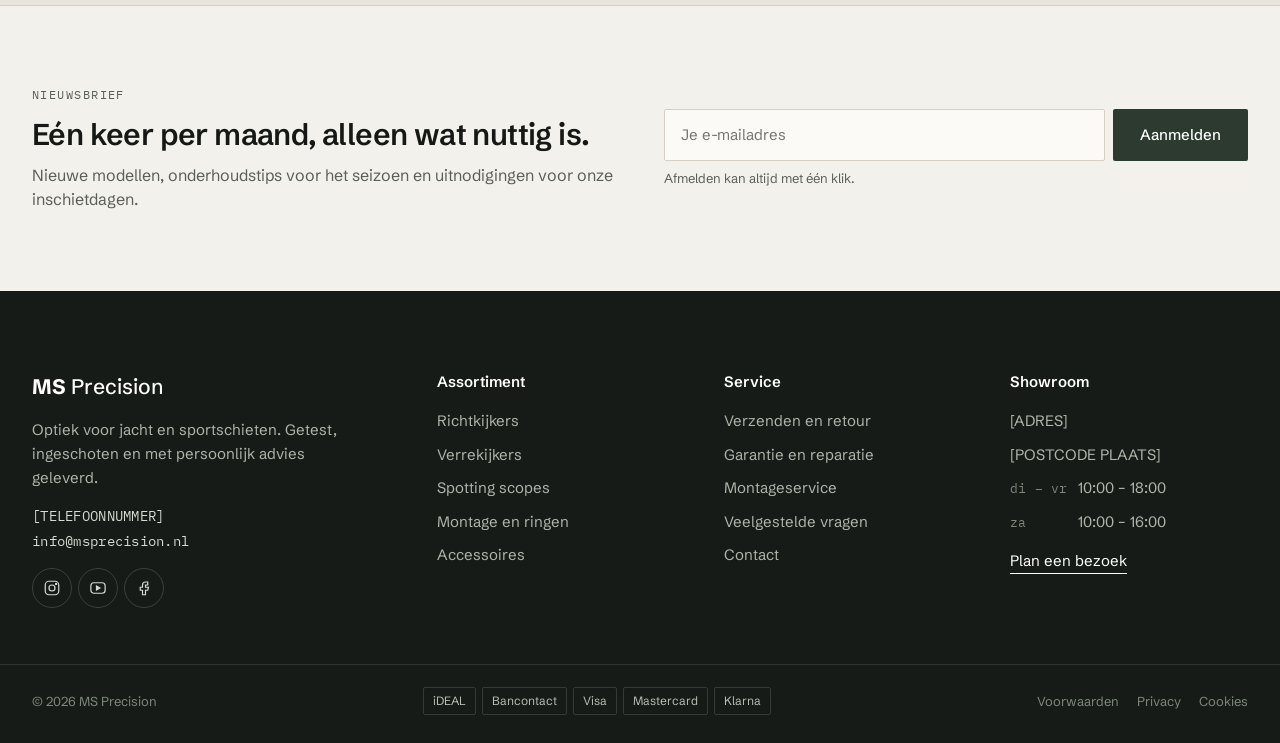
==== commit 0a46377e: "Add files via upload" ====
--- a/index.html
+++ b/index.html
@@ -3,262 +3,378 @@
 <head>
 <meta charset="utf-8">
 <meta name="viewport" content="width=device-width, initial-scale=1">
-<title>MS Precision | Richtkijkers en verrekijkers</title>
+<title>MS Precision | Richtkijkers en verrekijkers voor de jacht</title>
 <link rel="preconnect" href="https://fonts.googleapis.com">
-<link href="https://fonts.googleapis.com/css2?family=Inter:wght@400;500;600&amp;family=Inter+Tight:wght@500;600&amp;display=swap" rel="stylesheet">
-<style>
-body{margin:0;background:#F5F3EF}
-a{color:#1B1E1B;text-decoration:none}a:hover{color:#2F3D33}
-.hero-bg{background-image:url(hero.jpg);background-size:cover;background-position:center top}
-.craft-bg{background-image:url(detail-turret.jpg);background-size:cover;background-position:30% center}
-.cat-scope{background-image:url(scope-optima.jpg);background-size:cover;background-position:center 55%}
-.cat-bino{background-image:url(bino-field.jpg);background-size:cover;background-position:center}
-.cat-mount{background-image:url(detail-turret.jpg);background-size:cover;background-position:62% 40%}
-</style>
+<link rel="preconnect" href="https://fonts.gstatic.com" crossorigin>
+<link href="https://fonts.googleapis.com/css2?family=Schibsted+Grotesk:wght@400;500;600;700&family=IBM+Plex+Mono:wght@400;500&display=swap" rel="stylesheet">
 <link rel="stylesheet" href="site.css">
 </head>
 <body>
-<div style="font-family: Inter, system-ui, sans-serif; color: #1B1E1B; background: #F5F3EF; min-height: 100vh">
-
-  <!-- service strip -->
-  <div style="background: #2F3D33; color: #E9ECE6; font-size: 13px; padding: 10px 24px; display: flex; justify-content: center; gap: 40px; flex-wrap: wrap; letter-spacing: 0.01em">
-    <span>Gratis verzending vanaf € 150</span>
-    <span>Voor 16:00 besteld, morgen in huis</span>
-    <span>Persoonlijk advies van specialisten</span>
-  </div>
-
-  <!-- header -->
-  <header style="border-bottom: 1px solid #DDD8CF; background: #F5F3EF">
-    <div style="max-width: 1280px; margin: 0 auto; padding: 0 32px; height: 76px; display: flex; align-items: center; gap: 40px; flex-wrap: wrap">
-      <a href="index.html" style="display: flex; align-items: center; gap: 12px" aria-label="MS Precision home">
-        <svg width="30" height="30" viewBox="0 0 30 30" fill="none" stroke="#2F3D33" stroke-width="1.6" aria-hidden="true"><circle cx="15" cy="15" r="12"/><circle cx="15" cy="15" r="2.2"/><path d="M15 1v8M15 21v8M1 15h8M21 15h8"/></svg>
-        <span style="font-family: 'Inter Tight', Inter, sans-serif; font-size: 21px; letter-spacing: 0.02em"><span style="font-weight: 600">MS</span> <span style="font-weight: 500; color: #4A4F49">Precision</span></span>
-      </a>
-      <nav aria-label="Hoofdmenu" style="display: flex; gap: 28px; font-size: 15px; flex: 1; flex-wrap: wrap">
-        <a href="assortiment.html?c=richtkijkers">Richtkijkers</a>
-        <a href="assortiment.html?c=verrekijkers">Verrekijkers</a>
-        <a href="assortiment.html">Spotting scopes</a>
-        <a href="assortiment.html">Montage &amp; ringen</a>
-        <a href="index.html#advies">Advies</a>
-        <a href="index.html#werkwijze">Over ons</a>
-      </nav>
-      <div style="display: flex; gap: 6px; align-items: center">
-        <button aria-label="Zoeken" style="width: 44px; height: 44px; border: 0; background: transparent; display: flex; align-items: center; justify-content: center; cursor: pointer"><svg width="20" height="20" viewBox="0 0 24 24" fill="none" stroke="#1B1E1B" stroke-width="1.6" aria-hidden="true"><circle cx="11" cy="11" r="7"/><path d="M20 20l-4-4"/></svg></button>
-        <button aria-label="Account" style="width: 44px; height: 44px; border: 0; background: transparent; display: flex; align-items: center; justify-content: center; cursor: pointer"><svg width="20" height="20" viewBox="0 0 24 24" fill="none" stroke="#1B1E1B" stroke-width="1.6" aria-hidden="true"><circle cx="12" cy="8" r="4"/><path d="M4 21c1.5-4 4.5-6 8-6s6.5 2 8 6"/></svg></button>
-        <a href="winkelmand.html" aria-label="Winkelmand" style="height: 44px; padding: 0 12px; display: flex; align-items: center; gap: 8px; font-size: 14px"><svg width="20" height="20" viewBox="0 0 24 24" fill="none" stroke="#1B1E1B" stroke-width="1.6" aria-hidden="true"><path d="M5 7h14l-1.2 12.2a1 1 0 0 1-1 .8H7.2a1 1 0 0 1-1-.8z"/><path d="M9 7a3 3 0 0 1 6 0"/></svg><span style="background: #2F3D33; color: #fff; border-radius: 999px; font-size: 12px; min-width: 20px; height: 20px; display: inline-flex; align-items: center; justify-content: center" data-cart-count>2</span></a>
-      </div>
-    </div>
-  </header>
-
-  <!-- hero -->
-  <section class="hero-bg" style="min-height: 660px; display: flex; align-items: flex-start">
-    <div style="max-width: 1280px; width: 100%; margin: 0 auto; padding: 96px 32px 64px; box-sizing: border-box">
-      <div style="max-width: 560px; display: flex; flex-direction: column; gap: 24px">
-        <p style="margin: 0; font-size: 13px; letter-spacing: 0.14em; text-transform: uppercase; color: #3E4A41; font-weight: 600">Optiek voor jacht en sportschieten</p>
-        <h1 style="margin: 0; font-family: 'Inter Tight', Inter, sans-serif; font-weight: 500; font-size: 60px; line-height: 1.04; letter-spacing: -0.02em; color: #1B1E1B">Helder zicht, ook in het eerste licht.</h1>
-        <p style="margin: 0; font-size: 18px; line-height: 1.6; color: #2E332E; max-width: 470px">Richtkijkers en verrekijkers van MS Precision zijn ontwikkeld voor de momenten dat het erop aankomt. Scherp tot in de schemering, betrouwbaar bij elke temperatuur.</p>
-        <div style="display: flex; gap: 12px; flex-wrap: wrap; padding-top: 8px">
-          <a href="product.html" style="background: #2F3D33; color: #fff; padding: 0 26px; height: 50px; display: inline-flex; align-items: center; font-size: 15px; font-weight: 500; border-radius: 2px">Bekijk richtkijkers</a>
-          <a href="assortiment.html?c=verrekijkers" style="border: 1px solid #2F3D33; color: #2F3D33; padding: 0 26px; height: 50px; display: inline-flex; align-items: center; font-size: 15px; font-weight: 500; border-radius: 2px">Verrekijkers</a>
-        </div>
-      </div>
-    </div>
-  </section>
-
-  <!-- trust row -->
-  <section style="border-bottom: 1px solid #DDD8CF">
-    <div style="max-width: 1280px; margin: 0 auto; padding: 28px 32px; display: grid; grid-template-columns: repeat(auto-fit, minmax(220px, 1fr)); gap: 24px">
-      <div style="display: flex; gap: 14px; align-items: center"><svg width="26" height="26" viewBox="0 0 24 24" fill="none" stroke="#2F3D33" stroke-width="1.5" aria-hidden="true"><path d="M3 7h11v9H3zM14 10h4l3 3v3h-7"/><circle cx="7" cy="17.5" r="1.6"/><circle cx="17" cy="17.5" r="1.6"/></svg><div><div style="font-weight: 600; font-size: 15px">Gratis verzending</div><div style="font-size: 14px; color: #5E625C">Vanaf € 150, verzekerd</div></div></div>
-      <div style="display: flex; gap: 14px; align-items: center"><svg width="26" height="26" viewBox="0 0 24 24" fill="none" stroke="#2F3D33" stroke-width="1.5" aria-hidden="true"><path d="M12 3l8 3v6c0 4.5-3.4 8-8 9-4.6-1-8-4.5-8-9V6z"/><path d="M8.5 12l2.5 2.5 4.5-5"/></svg><div><div style="font-weight: 600; font-size: 15px">10 jaar garantie</div><div style="font-size: 14px; color: #5E625C">Op alle MS-optiek</div></div></div>
-      <div style="display: flex; gap: 14px; align-items: center"><svg width="26" height="26" viewBox="0 0 24 24" fill="none" stroke="#2F3D33" stroke-width="1.5" aria-hidden="true"><path d="M4 12a8 8 0 1 0 3-6.2"/><path d="M4 4v4h4"/></svg><div><div style="font-weight: 600; font-size: 15px">30 dagen bedenktijd</div><div style="font-size: 14px; color: #5E625C">Rustig thuis uitproberen</div></div></div>
-      <div style="display: flex; gap: 14px; align-items: center"><svg width="26" height="26" viewBox="0 0 24 24" fill="none" stroke="#2F3D33" stroke-width="1.5" aria-hidden="true"><path d="M4 5h16v11H8l-4 4z"/><path d="M8 10h8M8 13h5"/></svg><div><div style="font-weight: 600; font-size: 15px">Advies op maat</div><div style="font-size: 14px; color: #5E625C">Van jagers, voor jagers</div></div></div>
-    </div>
-  </section>
-
-  <!-- categories -->
-  <section style="max-width: 1280px; margin: 0 auto; padding: 96px 32px 40px">
-    <div style="display: flex; justify-content: space-between; align-items: flex-end; gap: 24px; flex-wrap: wrap; margin-bottom: 36px">
-      <h2 style="margin: 0; font-family: 'Inter Tight', Inter, sans-serif; font-weight: 500; font-size: 38px; letter-spacing: -0.015em">Kies je optiek</h2>
-      <a href="assortiment.html" style="font-size: 15px; border-bottom: 1px solid #1B1E1B; padding-bottom: 2px">Bekijk het hele assortiment</a>
-    </div>
-    <div style="display: grid; grid-template-columns: repeat(auto-fit, minmax(300px, 1fr)); gap: 20px">
-      <a href="assortiment.html?c=richtkijkers" class="cat-scope" style="height: 420px; border-radius: 4px; display: flex; flex-direction: column; justify-content: flex-end; padding: 28px; box-sizing: border-box">
-        <span style="font-size: 13px; color: #5E625C; letter-spacing: 0.08em; text-transform: uppercase">24 modellen</span>
-        <span style="font-family: 'Inter Tight', Inter, sans-serif; font-size: 26px; font-weight: 500; margin-top: 6px; display: flex; align-items: center; gap: 10px">Richtkijkers <svg width="20" height="20" viewBox="0 0 24 24" fill="none" stroke="#1B1E1B" stroke-width="1.6" aria-hidden="true"><path d="M5 12h14M13 6l6 6-6 6"/></svg></span>
-      </a>
-      <a href="assortiment.html?c=verrekijkers" class="cat-bino" style="height: 420px; border-radius: 4px; display: flex; flex-direction: column; justify-content: flex-end; padding: 28px; box-sizing: border-box">
-        <span style="font-size: 13px; color: #5E625C; letter-spacing: 0.08em; text-transform: uppercase">11 modellen</span>
-        <span style="font-family: 'Inter Tight', Inter, sans-serif; font-size: 26px; font-weight: 500; margin-top: 6px; display: flex; align-items: center; gap: 10px">Verrekijkers <svg width="20" height="20" viewBox="0 0 24 24" fill="none" stroke="#1B1E1B" stroke-width="1.6" aria-hidden="true"><path d="M5 12h14M13 6l6 6-6 6"/></svg></span>
-      </a>
-      <a href="assortiment.html" class="cat-mount" style="height: 420px; border-radius: 4px; display: flex; flex-direction: column; justify-content: flex-end; padding: 28px; box-sizing: border-box">
-        <span style="font-size: 13px; color: #C9CEC6; letter-spacing: 0.08em; text-transform: uppercase">Ringen, rails, kappen</span>
-        <span style="font-family: 'Inter Tight', Inter, sans-serif; font-size: 26px; font-weight: 500; margin-top: 6px; display: flex; align-items: center; gap: 10px; color: #fff">Montage &amp; accessoires <svg width="20" height="20" viewBox="0 0 24 24" fill="none" stroke="#fff" stroke-width="1.6" aria-hidden="true"><path d="M5 12h14M13 6l6 6-6 6"/></svg></span>
-      </a>
-    </div>
-  </section>
-
-  <!-- featured products -->
-  <section style="max-width: 1280px; margin: 0 auto; padding: 72px 32px 104px">
-    <div style="display: flex; justify-content: space-between; align-items: flex-end; gap: 24px; flex-wrap: wrap; margin-bottom: 36px">
-      <div>
-        <p style="margin: 0 0 10px; font-size: 13px; letter-spacing: 0.14em; text-transform: uppercase; color: #5E625C; font-weight: 600">Uitgelicht</p>
-        <h2 style="margin: 0; font-family: 'Inter Tight', Inter, sans-serif; font-weight: 500; font-size: 38px; letter-spacing: -0.015em">Het meest gekozen dit seizoen</h2>
-      </div>
-      <div style="display: flex; gap: 8px">
-        <button aria-label="Vorige" style="width: 44px; height: 44px; border: 1px solid #CFC9BF; background: transparent; border-radius: 2px; display: flex; align-items: center; justify-content: center"><svg width="18" height="18" viewBox="0 0 24 24" fill="none" stroke="#1B1E1B" stroke-width="1.6" aria-hidden="true"><path d="M15 6l-6 6 6 6"/></svg></button>
-        <button aria-label="Volgende" style="width: 44px; height: 44px; border: 1px solid #CFC9BF; background: transparent; border-radius: 2px; display: flex; align-items: center; justify-content: center"><svg width="18" height="18" viewBox="0 0 24 24" fill="none" stroke="#1B1E1B" stroke-width="1.6" aria-hidden="true"><path d="M9 6l6 6-6 6"/></svg></button>
-      </div>
-    </div>
-    <div style="display: grid; grid-template-columns: repeat(auto-fit, minmax(260px, 1fr)); gap: 24px">
-      <a href="product.html?id=optima" style="display: flex; flex-direction: column; gap: 14px">
-        <div style="position: relative"><img src="scope-optima.jpg" alt="MS Optima 2.5–15×50 i richtkijker" style="width: 100%; aspect-ratio: 4 / 3.2; object-fit: cover; border-radius: 4px; display: block"><span style="position: absolute; top: 14px; left: 14px; background: #F5F3EF; font-size: 12px; padding: 5px 10px; border-radius: 2px; font-weight: 500">Bestseller</span></div>
-        <div style="display: flex; flex-direction: column; gap: 4px">
-          <span style="font-size: 16px; font-weight: 600">MS Optima 2.5–15×50 i</span>
-          <span style="font-size: 14px; color: #5E625C">Verlicht dradenkruis, 30 mm buis</span>
-        </div>
-        <div style="display: flex; justify-content: space-between; align-items: center"><span style="font-size: 16px; font-weight: 500">€ 1.249</span><span style="font-size: 13px; color: #3F6B4A; display: flex; align-items: center; gap: 6px"><span style="width: 7px; height: 7px; border-radius: 9px; background: #3F6B4A"></span>Op voorraad</span></div>
-      </a>
-      <a href="product.html?id=vector" style="display: flex; flex-direction: column; gap: 14px">
-        <img src="scope-tactical.jpg" alt="MS Vector 5–25×56 FFP richtkijker" style="width: 100%; aspect-ratio: 4 / 3.2; object-fit: cover; border-radius: 4px; display: block">
-        <div style="display: flex; flex-direction: column; gap: 4px">
-          <span style="font-size: 16px; font-weight: 600">MS Vector 5–25×56 FFP</span>
-          <span style="font-size: 14px; color: #5E625C">Eerste brandvlak, MRAD-torens</span>
-        </div>
-        <div style="display: flex; justify-content: space-between; align-items: center"><span style="font-size: 16px; font-weight: 500">€ 1.689</span><span style="font-size: 13px; color: #3F6B4A; display: flex; align-items: center; gap: 6px"><span style="width: 7px; height: 7px; border-radius: 9px; background: #3F6B4A"></span>Op voorraad</span></div>
-      </a>
-      <a href="product.html?id=hunt" style="display: flex; flex-direction: column; gap: 14px">
-        <img src="scope-hunt.jpg" alt="MS Hunt 1.5–9×40 richtkijker" style="width: 100%; aspect-ratio: 4 / 3.2; object-fit: cover; border-radius: 4px; display: block">
-        <div style="display: flex; flex-direction: column; gap: 4px">
-          <span style="font-size: 16px; font-weight: 600">MS Hunt 1.5–9×40</span>
-          <span style="font-size: 14px; color: #5E625C">Licht en snel, voor drukjacht</span>
-        </div>
-        <div style="display: flex; justify-content: space-between; align-items: center"><span style="font-size: 16px; font-weight: 500">€ 749</span><span style="font-size: 13px; color: #8A5A1E; display: flex; align-items: center; gap: 6px"><span style="width: 7px; height: 7px; border-radius: 9px; background: #B07A2E"></span>Nog 3 op voorraad</span></div>
-      </a>
-      <a href="product.html?id=field" style="display: flex; flex-direction: column; gap: 14px">
-        <img src="bino-field.jpg" alt="MS Field 10×42 ED verrekijker" style="width: 100%; aspect-ratio: 4 / 3.2; object-fit: cover; border-radius: 4px; display: block">
-        <div style="display: flex; flex-direction: column; gap: 4px">
-          <span style="font-size: 16px; font-weight: 600">MS Field 10×42 ED</span>
-          <span style="font-size: 14px; color: #5E625C">ED-glas, 780 gram</span>
-        </div>
-        <div style="display: flex; justify-content: space-between; align-items: center"><span style="font-size: 16px; font-weight: 500">€ 899</span><span style="font-size: 13px; color: #3F6B4A; display: flex; align-items: center; gap: 6px"><span style="width: 7px; height: 7px; border-radius: 9px; background: #3F6B4A"></span>Op voorraad</span></div>
-      </a>
-    </div>
-  </section>
-
-  <!-- craft band, full-bleed -->
-  <section id="werkwijze" class="craft-bg" style="min-height: 620px; display: flex; align-items: center">
-    <div style="max-width: 1280px; width: 100%; margin: 0 auto; padding: 96px 32px; box-sizing: border-box; display: flex; justify-content: flex-start">
-      <div style="max-width: 440px; display: flex; flex-direction: column; gap: 22px; color: #EEF0EC">
-        <p style="margin: 0; font-size: 13px; letter-spacing: 0.14em; text-transform: uppercase; color: #B9C0B5; font-weight: 600">Werkwijze</p>
-        <h2 style="margin: 0; font-family: 'Inter Tight', Inter, sans-serif; font-weight: 500; font-size: 44px; line-height: 1.08; letter-spacing: -0.015em; color: #fff">Elke kijker wordt gecontroleerd voordat hij de deur uit gaat.</h2>
-        <p style="margin: 0; font-size: 17px; line-height: 1.65; color: #D7DBD4">We testen de klikwaarde van de torens, de parallax en de dichtheid van elk exemplaar. Pas als alles binnen de tolerantie valt, krijgt de kijker zijn certificaat mee in de doos.</p>
-        <div style="display: grid; grid-template-columns: repeat(3, minmax(0, 1fr)); gap: 16px; border-top: 1px solid rgba(255,255,255,0.22); padding-top: 22px">
-          <div><div style="font-family: 'Inter Tight', Inter, sans-serif; font-size: 26px; color: #fff">0,1</div><div style="font-size: 13px; color: #B9C0B5">MRAD per klik</div></div>
-          <div><div style="font-family: 'Inter Tight', Inter, sans-serif; font-size: 26px; color: #fff">IP67</div><div style="font-size: 13px; color: #B9C0B5">Waterdicht</div></div>
-          <div><div style="font-family: 'Inter Tight', Inter, sans-serif; font-size: 26px; color: #fff">N₂</div><div style="font-size: 13px; color: #B9C0B5">Stikstofgevuld</div></div>
-        </div>
-        <a href="#" style="color: #fff; font-size: 15px; display: inline-flex; align-items: center; gap: 10px; margin-top: 6px">Lees hoe we testen <svg width="18" height="18" viewBox="0 0 24 24" fill="none" stroke="#fff" stroke-width="1.6" aria-hidden="true"><path d="M5 12h14M13 6l6 6-6 6"/></svg></a>
-      </div>
-    </div>
-  </section>
-
-  <!-- advice -->
-  <section id="advies" style="max-width: 1280px; margin: 0 auto; padding: 104px 32px">
-    <div style="display: flex; gap: 64px; flex-wrap: wrap">
-      <div style="flex: 1 1 320px; display: flex; flex-direction: column; gap: 18px">
-        <p style="margin: 0; font-size: 13px; letter-spacing: 0.14em; text-transform: uppercase; color: #5E625C; font-weight: 600">Advies</p>
-        <h2 style="margin: 0; font-family: 'Inter Tight', Inter, sans-serif; font-weight: 500; font-size: 38px; line-height: 1.1; letter-spacing: -0.015em">Welke richtkijker past bij jouw jacht?</h2>
-        <p style="margin: 0; font-size: 16px; line-height: 1.65; color: #4A4F49">Vertel ons hoe en waar je jaagt. Onze specialisten adviseren je over vergroting, objectief en dradenkruis, en monteren de kijker desgewenst op je wapen.</p>
-        <a href="#advies-form" style="align-self: flex-start; background: #2F3D33; color: #fff; padding: 0 24px; height: 48px; display: inline-flex; align-items: center; font-size: 15px; font-weight: 500; border-radius: 2px; margin-top: 8px">Plan een adviesgesprek</a>
-      </div>
-      <div style="flex: 2 1 560px; display: grid; grid-template-columns: repeat(auto-fit, minmax(220px, 1fr)); gap: 1px; background: #DDD8CF; border: 1px solid #DDD8CF">
-        <a href="product.html?id=optima" style="background: #F5F3EF; padding: 28px; display: flex; flex-direction: column; gap: 12px">
-          <span style="font-size: 13px; color: #5E625C">01</span>
-          <span style="font-family: 'Inter Tight', Inter, sans-serif; font-size: 21px; font-weight: 500">Aanzit en schemering</span>
-          <span style="font-size: 15px; line-height: 1.6; color: #4A4F49">Groot objectief van 50 of 56 mm en een verlicht punt voor het laatste licht.</span>
-          <span style="font-size: 14px; margin-top: auto; padding-top: 12px; border-top: 1px solid #DDD8CF">MS Optima 2.5–15×50 i</span>
-        </a>
-        <a href="product.html?id=hunt" style="background: #F5F3EF; padding: 28px; display: flex; flex-direction: column; gap: 12px">
-          <span style="font-size: 13px; color: #5E625C">02</span>
-          <span style="font-family: 'Inter Tight', Inter, sans-serif; font-size: 21px; font-weight: 500">Drukjacht</span>
-          <span style="font-size: 15px; line-height: 1.6; color: #4A4F49">Lage vergroting en een ruim beeldveld, zodat je bewegend wild snel oppakt.</span>
-          <span style="font-size: 14px; margin-top: auto; padding-top: 12px; border-top: 1px solid #DDD8CF">MS Hunt 1.5–9×40</span>
-        </a>
-        <a href="product.html?id=vector" style="background: #F5F3EF; padding: 28px; display: flex; flex-direction: column; gap: 12px">
-          <span style="font-size: 13px; color: #5E625C">03</span>
-          <span style="font-family: 'Inter Tight', Inter, sans-serif; font-size: 21px; font-weight: 500">Lange afstand</span>
-          <span style="font-size: 15px; line-height: 1.6; color: #4A4F49">Eerste brandvlak en precieze torens voor sportschieten en bergjacht.</span>
-          <span style="font-size: 14px; margin-top: auto; padding-top: 12px; border-top: 1px solid #DDD8CF">MS Vector 5–25×56 FFP</span>
-        </a>
-      </div>
-    </div>
-  </section>
-
-  <!-- binoculars feature -->
-  <section style="background: #ECE8E1">
-    <div style="max-width: 1280px; margin: 0 auto; padding: 96px 32px; display: flex; flex-direction: column; gap: 36px">
-      <div style="display: flex; justify-content: space-between; align-items: flex-end; gap: 24px; flex-wrap: wrap">
-        <h2 style="margin: 0; font-family: 'Inter Tight', Inter, sans-serif; font-weight: 500; font-size: 38px; letter-spacing: -0.015em">Verrekijkers voor het veld</h2>
-        <a href="assortiment.html?c=verrekijkers" style="font-size: 15px; border-bottom: 1px solid #1B1E1B; padding-bottom: 2px">Alle verrekijkers</a>
-      </div>
-      <div style="display: grid; grid-template-columns: repeat(auto-fit, minmax(380px, 1fr)); gap: 24px">
-        <a href="product.html?id=field" style="display: flex; flex-direction: column; gap: 18px">
-          <img src="bino-field.jpg" alt="MS Field 10×42 ED verrekijker" style="width: 100%; aspect-ratio: 16 / 10; object-fit: cover; border-radius: 4px; display: block">
-          <div style="display: flex; justify-content: space-between; gap: 16px; align-items: flex-start">
-            <div style="display: flex; flex-direction: column; gap: 4px"><span style="font-family: 'Inter Tight', Inter, sans-serif; font-size: 22px; font-weight: 500">MS Field 10×42 ED</span><span style="font-size: 15px; color: #5E625C">Voor aanzit, bersjacht en natuurwaarneming</span></div>
-            <span style="font-size: 17px; font-weight: 500; white-space: nowrap">€ 899</span>
+<div class="topbar">
+  <div class="wrap topbar-in">
+    <span class="tb-item"><svg width="15" height="15" viewBox="0 0 24 24" fill="none" stroke="currentColor" stroke-width="1.6" aria-hidden="true"><path d="M3 7h11v9H3zM14 10h4l3 3v3h-7"/><circle cx="7" cy="17.5" r="1.6"/><circle cx="17" cy="17.5" r="1.6"/></svg>Gratis verzekerde verzending vanaf € 150</span>
+    <span class="tb-item tb-hide"><svg width="15" height="15" viewBox="0 0 24 24" fill="none" stroke="currentColor" stroke-width="1.6" aria-hidden="true"><circle cx="12" cy="12" r="8"/><path d="M12 8v4l3 2"/></svg>Voor 16:00 besteld, morgen in huis</span>
+    <span class="tb-item tb-hide"><svg width="15" height="15" viewBox="0 0 24 24" fill="none" stroke="currentColor" stroke-width="1.6" aria-hidden="true"><path d="M12 3l8 3v6c0 4.5-3.4 8-8 9-4.6-1-8-4.5-8-9V6z"/></svg>10 jaar garantie op MS-optiek</span>
+    <span class="tb-right tb-hide"><a href="#" class="tb-link">Klantenservice</a><span class="tb-sep"></span><a href="#" class="tb-link">Showroom</a><span class="tb-sep"></span><span class="mono">NL</span></span>
+  </div>
+</div>
+
+<header class="site-header">
+  <div class="wrap header-in">
+    <a href="index.html" class="logo" aria-label="MS Precision home">
+      <svg width="32" height="32" viewBox="0 0 32 32" fill="none" stroke="currentColor" stroke-width="1.5" aria-hidden="true"><circle cx="16" cy="16" r="13"/><circle cx="16" cy="16" r="1.8" fill="currentColor"/><path d="M16 1.5v9M16 21.5v9M1.5 16h9M21.5 16h9"/><path d="M16 6.5v2M16 23.5v2M6.5 16h2M23.5 16h2" stroke-width="1"/></svg>
+      <span class="logo-text"><b>MS</b> Precision</span>
+    </a>
+    <nav class="main-nav" aria-label="Hoofdmenu">
+      <div class="nav-item has-mega">
+        <a href="assortiment.html?c=richtkijkers" class="nav-link">Richtkijkers <svg width="10" height="10" viewBox="0 0 24 24" fill="none" stroke="currentColor" stroke-width="2" aria-hidden="true"><path d="M6 9l6 6 6-6"/></svg></a>
+        <div class="mega">
+          <div class="wrap mega-in">
+            <div class="mega-col">
+              <span class="mega-h mono">Op toepassing</span>
+              <a href="assortiment.html?c=richtkijkers">Aanzit en schemering</a>
+              <a href="assortiment.html?c=richtkijkers">Drukjacht</a>
+              <a href="assortiment.html?c=richtkijkers">Bergjacht en lange afstand</a>
+              <a href="assortiment.html?c=richtkijkers">Sportschieten</a>
+            </div>
+            <div class="mega-col">
+              <span class="mega-h mono">Op vergroting</span>
+              <a href="assortiment.html?c=richtkijkers">1 – 6×</a>
+              <a href="assortiment.html?c=richtkijkers">2.5 – 15×</a>
+              <a href="assortiment.html?c=richtkijkers">3 – 18×</a>
+              <a href="assortiment.html?c=richtkijkers">5 – 25×</a>
+            </div>
+            <div class="mega-col">
+              <span class="mega-h mono">Series</span>
+              <a href="product.html?id=hunt">Hunt <span class="mega-note">licht en snel</span></a>
+              <a href="product.html?id=optima">Optima <span class="mega-note">allround</span></a>
+              <a href="product.html?id=vector">Vector <span class="mega-note">precisie</span></a>
+            </div>
+            <a href="product.html?id=vector" class="mega-feature">
+              <img src="scope-tactical.jpg" alt="">
+              <span class="mono mega-tag">Nieuw</span>
+              <span class="mega-feature-t">MS Vector 5–25×56 FFP</span>
+              <span class="mega-note">Bekijk de nieuwe precisiekijker</span>
+            </a>
           </div>
-        </a>
-        <a href="product.html?id=compact" style="display: flex; flex-direction: column; gap: 18px">
-          <img src="bino-compact.jpg" alt="MS Compact 8×32 verrekijker" style="width: 100%; aspect-ratio: 16 / 10; object-fit: cover; border-radius: 4px; display: block">
-          <div style="display: flex; justify-content: space-between; gap: 16px; align-items: flex-start">
-            <div style="display: flex; flex-direction: column; gap: 4px"><span style="font-family: 'Inter Tight', Inter, sans-serif; font-size: 22px; font-weight: 500">MS Compact 8×32</span><span style="font-size: 15px; color: #5E625C">Past in elke jaszak, 520 gram</span></div>
-            <span style="font-size: 17px; font-weight: 500; white-space: nowrap">€ 549</span>
+        </div>
+      </div>
+      <div class="nav-item"><a href="assortiment.html?c=verrekijkers" class="nav-link">Verrekijkers</a></div>
+      <div class="nav-item"><a href="assortiment.html" class="nav-link">Spotting scopes</a></div>
+      <div class="nav-item"><a href="assortiment.html" class="nav-link">Montage</a></div>
+      <div class="nav-item"><a href="index.html#keuzehulp" class="nav-link">Keuzehulp</a></div>
+      <div class="nav-item"><a href="index.html#kennisbank" class="nav-link">Kennisbank</a></div>
+    </nav>
+    <div class="header-actions">
+      <label class="search">
+        <svg width="17" height="17" viewBox="0 0 24 24" fill="none" stroke="currentColor" stroke-width="1.7" aria-hidden="true"><circle cx="11" cy="11" r="7"/><path d="M20 20l-4-4"/></svg>
+        <span class="sr">Zoeken</span>
+        <input type="search" placeholder="Zoek op model of vergroting">
+      </label>
+      <button class="icon-btn" aria-label="Account"><svg width="20" height="20" viewBox="0 0 24 24" fill="none" stroke="currentColor" stroke-width="1.6" aria-hidden="true"><circle cx="12" cy="8" r="4"/><path d="M4 21c1.5-4 4.5-6 8-6s6.5 2 8 6"/></svg></button>
+      <button class="icon-btn" aria-label="Verlanglijst"><svg width="20" height="20" viewBox="0 0 24 24" fill="none" stroke="currentColor" stroke-width="1.6" aria-hidden="true"><path d="M12 20s-7-4.4-7-10a4 4 0 0 1 7-2.6A4 4 0 0 1 19 10c0 5.6-7 10-7 10z"/></svg></button>
+      <a href="winkelmand.html" class="icon-btn cart-btn" aria-label="Winkelmand"><svg width="20" height="20" viewBox="0 0 24 24" fill="none" stroke="currentColor" stroke-width="1.6" aria-hidden="true"><path d="M5 7h14l-1.2 12.2a1 1 0 0 1-1 .8H7.2a1 1 0 0 1-1-.8z"/><path d="M9 7a3 3 0 0 1 6 0"/></svg><span class="cart-count" data-cart-count>0</span></a>
+      <button class="icon-btn menu-btn" aria-label="Menu openen"><svg width="22" height="22" viewBox="0 0 24 24" fill="none" stroke="currentColor" stroke-width="1.6" aria-hidden="true"><path d="M4 7h16M4 12h16M4 17h16"/></svg></button>
+    </div>
+  </div>
+</header>
+
+<main>
+  <!-- HERO -->
+  <section class="hero">
+    <div class="hero-photo" role="img" aria-label="Jager met richtkijker op haar geweer kijkt uit over een bosrand"></div>
+    <div class="wrap hero-in">
+      <div class="hero-copy">
+        <span class="eyebrow mono light">Collectie 2026 · Jacht en sport</span>
+        <h1 class="display">Gemaakt voor<br>het laatste licht.</h1>
+        <p class="lead light">Richtkijkers en verrekijkers die scherp blijven als het donker wordt. Elk exemplaar getest op onze eigen baan voordat het naar je toe komt.</p>
+        <div class="btn-row">
+          <a href="assortiment.html?c=richtkijkers" class="btn btn-light">Bekijk richtkijkers</a>
+          <a href="index.html#keuzehulp" class="btn btn-ghost-light">Start de keuzehulp</a>
+        </div>
+      </div>
+      <div class="hero-foot">
+        <dl class="hero-stats">
+          <div><dt class="mono">Lichttransmissie</dt><dd>tot 93 %</dd></div>
+          <div><dt class="mono">Waterdicht</dt><dd>IP67</dd></div>
+          <div><dt class="mono">Garantie</dt><dd>10 jaar</dd></div>
+        </dl>
+        <a href="product.html?id=vector" class="hero-card">
+          <img src="scope-tactical.jpg" alt="">
+          <span class="hc-text">
+            <span class="mono hc-tag">Nieuw</span>
+            <span class="hc-name">MS Vector 5–25×56 FFP</span>
+            <span class="hc-price">€ 1.689 <svg width="16" height="16" viewBox="0 0 24 24" fill="none" stroke="currentColor" stroke-width="1.7" aria-hidden="true"><path d="M5 12h14M13 6l6 6-6 6"/></svg></span>
+          </span>
+        </a>
+      </div>
+    </div>
+  </section>
+
+  <!-- USP -->
+  <section class="usp">
+    <div class="wrap usp-in">
+      <div class="usp-item"><svg width="24" height="24" viewBox="0 0 24 24" fill="none" stroke="currentColor" stroke-width="1.5" aria-hidden="true"><circle cx="12" cy="12" r="8"/><circle cx="12" cy="12" r="1.5"/><path d="M12 2v5M12 17v5M2 12h5M17 12h5"/></svg><div><b>Ingeschoten geleverd</b><span>Op verzoek op je eigen wapen</span></div></div>
+      <div class="usp-item"><svg width="24" height="24" viewBox="0 0 24 24" fill="none" stroke="currentColor" stroke-width="1.5" aria-hidden="true"><path d="M12 3l8 3v6c0 4.5-3.4 8-8 9-4.6-1-8-4.5-8-9V6z"/><path d="M8.5 12l2.5 2.5 4.5-5"/></svg><div><b>10 jaar garantie</b><span>Reparatie in eigen werkplaats</span></div></div>
+      <div class="usp-item"><svg width="24" height="24" viewBox="0 0 24 24" fill="none" stroke="currentColor" stroke-width="1.5" aria-hidden="true"><path d="M4 12a8 8 0 1 0 3-6.2"/><path d="M4 4v4h4"/></svg><div><b>30 dagen bedenktijd</b><span>Rustig thuis en in het veld proberen</span></div></div>
+      <div class="usp-item"><svg width="24" height="24" viewBox="0 0 24 24" fill="none" stroke="currentColor" stroke-width="1.5" aria-hidden="true"><path d="M4 5h16v11H8l-4 4z"/><path d="M8 10h8M8 13h5"/></svg><div><b>Advies van jagers</b><span>Bel, mail of kom langs</span></div></div>
+    </div>
+  </section>
+
+  <!-- CATEGORIES -->
+  <section class="section">
+    <div class="wrap">
+      <div class="sec-head">
+        <div><span class="eyebrow mono">Assortiment</span><h2 class="h2">Kies je optiek</h2></div>
+        <a href="assortiment.html" class="link-arrow">Hele assortiment <svg width="16" height="16" viewBox="0 0 24 24" fill="none" stroke="currentColor" stroke-width="1.7" aria-hidden="true"><path d="M5 12h14M13 6l6 6-6 6"/></svg></a>
+      </div>
+      <div class="cat-grid">
+        <a href="assortiment.html?c=richtkijkers" class="cat cat-lg" style="--img:url(https://images.unsplash.com/photo-1651392069447-61bef37db4f1?auto=format&fit=crop&w=1600&q=80)">
+          <span class="cat-meta mono">01 · 24 modellen</span>
+          <span class="cat-t">Richtkijkers</span>
+          <span class="cat-tags"><span>Drukjacht</span><span>Aanzit</span><span>Lange afstand</span></span>
+        </a>
+        <a href="assortiment.html?c=verrekijkers" class="cat" style="--img:url(https://images.unsplash.com/photo-1524164339415-15a05cf92342?auto=format&fit=crop&w=1200&q=80)">
+          <span class="cat-meta mono">02 · 11 modellen</span>
+          <span class="cat-t">Verrekijkers</span>
+          <span class="cat-tags"><span>8×32</span><span>10×42</span><span>8×56</span></span>
+        </a>
+        <a href="assortiment.html" class="cat" style="--img:url(https://images.unsplash.com/photo-1637092334307-85b5bc80088e?auto=format&fit=crop&w=1200&q=80)">
+          <span class="cat-meta mono">03 · 40+ artikelen</span>
+          <span class="cat-t">Montage en accessoires</span>
+          <span class="cat-tags"><span>Ringen</span><span>Rails</span><span>Lenskappen</span></span>
+        </a>
+      </div>
+    </div>
+  </section>
+
+  <!-- PRODUCTS -->
+  <section class="section pt0">
+    <div class="wrap">
+      <div class="sec-head">
+        <div><span class="eyebrow mono">Uitgelicht</span><h2 class="h2">Het meest gekozen dit seizoen</h2></div>
+        <div class="tabs" role="tablist" aria-label="Productselectie">
+          <button class="tab is-active" data-tab="best" role="tab" aria-selected="true">Bestsellers</button>
+          <button class="tab" data-tab="new" role="tab" aria-selected="false">Nieuw</button>
+          <button class="tab" data-tab="bino" role="tab" aria-selected="false">Verrekijkers</button>
+        </div>
+      </div>
+      <div class="prod-grid" id="homeProducts"></div>
+      <div class="compare-bar" id="compareBar" hidden>
+        <span><b id="compareN">0</b> geselecteerd om te vergelijken</span>
+        <button class="btn btn-dark btn-sm" id="compareGo">Vergelijk</button>
+      </div>
+    </div>
+  </section>
+
+  <!-- SPOTLIGHT -->
+  <section class="spotlight">
+    <div class="wrap">
+      <div class="sec-head">
+        <div><span class="eyebrow mono">In detail · MS Vector 5–25×56 FFP</span><h2 class="h2">Elke klik telt, op elke afstand.</h2></div>
+        <a href="product.html?id=vector" class="link-arrow">Naar de Vector <svg width="16" height="16" viewBox="0 0 24 24" fill="none" stroke="currentColor" stroke-width="1.7" aria-hidden="true"><path d="M5 12h14M13 6l6 6-6 6"/></svg></a>
+      </div>
+      <div class="spot-figure">
+        <img src="scope-tactical.jpg" alt="MS Vector richtkijker in zijaanzicht">
+        <div class="callout up" style="--x:50.4%;--y:46%;--ly:10%">
+          <span class="dot"></span>
+          <span class="c-label"><span class="mono">01</span> Ballistische toren<br><small>0,1 MRAD per klik, zero-stop</small></span>
+        </div>
+        <div class="callout down" style="--x:19%;--y:58%;--ly:86%">
+          <span class="dot"></span>
+          <span class="c-label"><span class="mono">02</span> Objectief 56 mm<br><small>ED-glas, 93 % lichttransmissie</small></span>
+        </div>
+        <div class="callout down" style="--x:50.4%;--y:61%;--ly:86%">
+          <span class="dot"></span>
+          <span class="c-label"><span class="mono">03</span> Windage met vergrendeling<br><small>Geen onbedoelde verstelling</small></span>
+        </div>
+        <div class="callout up" style="--x:75%;--y:55%;--ly:22%">
+          <span class="dot"></span>
+          <span class="c-label"><span class="mono">04</span> Zoomring met werphendel<br><small>5× tot 25× in een kwartslag</small></span>
+        </div>
+      </div>
+      <div class="spec-strip">
+        <div><span class="mono">Brandvlak</span><b>Eerste (FFP)</b></div>
+        <div><span class="mono">Buis</span><b>34 mm</b></div>
+        <div><span class="mono">Verstelbereik</span><b>32 MRAD</b></div>
+        <div><span class="mono">Parallax</span><b>10 m – ∞</b></div>
+        <div><span class="mono">Gewicht</span><b>890 g</b></div>
+      </div>
+    </div>
+  </section>
+
+  <!-- CRAFT split -->
+  <section class="split" id="werkwijze">
+    <div class="split-photo" style="--img:url(https://images.unsplash.com/photo-1651392069447-61bef37db4f1?auto=format&fit=crop&w=1600&q=80)" role="img" aria-label="Jachtgeweer met richtkijker in het gras"></div>
+    <div class="split-panel">
+      <span class="eyebrow mono light">Werkwijze</span>
+      <h2 class="h2 light">Elke kijker wordt gecontroleerd voordat hij de deur uit gaat.</h2>
+      <p class="light-muted">We testen ieder exemplaar afzonderlijk. Pas als alles binnen de tolerantie valt, gaat het testcertificaat mee in de doos.</p>
+      <ol class="steps">
+        <li><span class="mono">01</span><div><b>Klikwaarde</b><span>Elke toren wordt over het volledige bereik nagemeten.</span></div></li>
+        <li><span class="mono">02</span><div><b>Parallax</b><span>Gecontroleerd op 50, 100 en 300 meter.</span></div></li>
+        <li><span class="mono">03</span><div><b>Dichtheid</b><span>Een half uur onder water en een nacht in de vriezer.</span></div></li>
+        <li><span class="mono">04</span><div><b>Certificaat</b><span>Met serienummer en de naam van de tester.</span></div></li>
+      </ol>
+    </div>
+  </section>
+
+  <!-- KEUZEHULP -->
+  <section class="section" id="keuzehulp">
+    <div class="wrap advice">
+      <div class="advice-intro">
+        <span class="eyebrow mono">Keuzehulp</span>
+        <h2 class="h2">Welke richtkijker past bij jouw jacht?</h2>
+        <p class="muted">Beantwoord twee vragen en je ziet direct welke serie het beste aansluit. Twijfel je daarna nog, dan denkt een van onze specialisten met je mee.</p>
+        <a href="#" class="link-arrow" data-advice>Liever persoonlijk advies <svg width="16" height="16" viewBox="0 0 24 24" fill="none" stroke="currentColor" stroke-width="1.7" aria-hidden="true"><path d="M5 12h14M13 6l6 6-6 6"/></svg></a>
+      </div>
+      <div class="quiz">
+        <fieldset>
+          <legend class="mono">1 · Hoe jaag je meestal?</legend>
+          <div class="choice-row" data-q="type">
+            <button class="choice is-active" data-v="aanzit">Aanzit</button>
+            <button class="choice" data-v="druk">Drukjacht</button>
+            <button class="choice" data-v="berg">Bergjacht</button>
+            <button class="choice" data-v="sport">Sportschieten</button>
           </div>
-        </a>
-      </div>
-    </div>
-  </section>
-
-  <!-- newsletter -->
-  <section style="max-width: 1280px; margin: 0 auto; padding: 88px 32px; display: flex; gap: 48px; align-items: center; justify-content: space-between; flex-wrap: wrap">
-    <div style="max-width: 520px; display: flex; flex-direction: column; gap: 12px">
-      <h2 style="margin: 0; font-family: 'Inter Tight', Inter, sans-serif; font-weight: 500; font-size: 30px; letter-spacing: -0.01em">Eén keer per maand, alleen wat nuttig is</h2>
-      <p style="margin: 0; font-size: 16px; color: #4A4F49; line-height: 1.6">Nieuwe modellen, onderhoudstips en uitnodigingen voor onze inschietdagen.</p>
-    </div>
-    <form id="newsletter" style="display: flex; gap: 8px; flex: 1 1 380px; max-width: 520px; flex-wrap: wrap">
-      <label for="nl-email" style="position: absolute; width: 1px; height: 1px; overflow: hidden; clip: rect(0 0 0 0)">E-mailadres</label>
-      <input id="nl-email" type="email" placeholder="Je e-mailadres" style="flex: 1 1 240px; height: 50px; border: 1px solid #CFC9BF; background: #fff; padding: 0 16px; font-size: 15px; font-family: inherit; border-radius: 2px">
-      <button type="submit" style="height: 50px; padding: 0 24px; background: #2F3D33; color: #fff; border: 0; font-size: 15px; font-weight: 500; font-family: inherit; border-radius: 2px; cursor: pointer">Aanmelden</button>
+        </fieldset>
+        <fieldset>
+          <legend class="mono">2 · Op welke afstand schiet je?</legend>
+          <div class="choice-row" data-q="dist">
+            <button class="choice" data-v="kort">Tot 100 m</button>
+            <button class="choice is-active" data-v="mid">100 – 250 m</button>
+            <button class="choice" data-v="lang">Verder dan 250 m</button>
+          </div>
+        </fieldset>
+        <div class="quiz-result" id="quizResult"></div>
+      </div>
+    </div>
+  </section>
+
+  <!-- BINOCULARS split -->
+  <section class="bino">
+    <div class="wrap bino-in">
+      <div class="bino-photo" style="--img:url(https://images.unsplash.com/photo-1524164339415-15a05cf92342?auto=format&fit=crop&w=1400&q=80)" role="img" aria-label="Jager kijkt door een verrekijker in het bos">
+        <span class="photo-cap mono">MS Field 10×42 ED, bersjacht in de Veluwe</span>
+      </div>
+      <div class="bino-list">
+        <span class="eyebrow mono">Verrekijkers</span>
+        <h2 class="h2">Zien voordat je gezien wordt.</h2>
+        <a href="product.html?id=field" class="bino-row">
+          <img src="bino-field.jpg" alt="">
+          <span class="br-text"><b>MS Field 10×42 ED</b><span class="muted">Voor aanzit, bersjacht en natuur</span><span class="chips"><span class="chip mono">10×</span><span class="chip mono">42 mm</span><span class="chip mono">780 g</span></span></span>
+          <span class="br-price">€ 899</span>
+        </a>
+        <a href="product.html?id=compact" class="bino-row">
+          <img src="bino-compact.jpg" alt="">
+          <span class="br-text"><b>MS Compact 8×32</b><span class="muted">Past in elke jaszak</span><span class="chips"><span class="chip mono">8×</span><span class="chip mono">32 mm</span><span class="chip mono">520 g</span></span></span>
+          <span class="br-price">€ 549</span>
+        </a>
+        <a href="assortiment.html?c=verrekijkers" class="link-arrow">Alle verrekijkers <svg width="16" height="16" viewBox="0 0 24 24" fill="none" stroke="currentColor" stroke-width="1.7" aria-hidden="true"><path d="M5 12h14M13 6l6 6-6 6"/></svg></a>
+      </div>
+    </div>
+  </section>
+
+  <!-- MONTAGE -->
+  <section class="section" id="montage">
+    <div class="wrap">
+      <div class="sec-head">
+        <div><span class="eyebrow mono">Montageservice · € 79</span><h2 class="h2">Klaar voor het veld, de dag dat het binnenkomt.</h2></div>
+      </div>
+      <div class="m-steps">
+        <div class="m-step"><span class="m-num mono">01</span><b>Bestel met montage</b><p>Kies bij je richtkijker voor montage en inschieten. Ringen en rail adviseren we op basis van je wapen.</p></div>
+        <div class="m-step"><span class="m-num mono">02</span><b>Wij monteren en schieten in</b><p>Op onze baan, met jouw munitie, op 100 meter. Je krijgt de schijf mee als bewijs.</p></div>
+        <div class="m-step"><span class="m-num mono">03</span><b>Ophalen of laten bezorgen</b><p>Haal je wapen op in de showroom, of laat het verzekerd bezorgen via een erkende vervoerder.</p></div>
+      </div>
+    </div>
+  </section>
+
+  <!-- KENNISBANK -->
+  <section class="section pt0" id="kennisbank">
+    <div class="wrap">
+      <div class="sec-head">
+        <div><span class="eyebrow mono">Kennisbank</span><h2 class="h2">Uit het veld</h2></div>
+        <a href="#" class="link-arrow">Alle artikelen <svg width="16" height="16" viewBox="0 0 24 24" fill="none" stroke="currentColor" stroke-width="1.7" aria-hidden="true"><path d="M5 12h14M13 6l6 6-6 6"/></svg></a>
+      </div>
+      <div class="art-grid">
+        <a href="#" class="art"><span class="art-img" style="--img:url(https://images.unsplash.com/photo-1446104838475-bc6508184f08?auto=format&fit=crop&w=1000&q=80)"></span><span class="art-meta mono">Techniek · 6 min</span><b>Eerste of tweede brandvlak, wat past bij jou?</b></a>
+        <a href="#" class="art"><span class="art-img" style="--img:url(https://images.unsplash.com/photo-1677939470005-e3266a845311?auto=format&fit=crop&w=1000&q=80)"></span><span class="art-meta mono">Jacht · 4 min</span><b>Zo haal je het meeste uit het laatste licht</b></a>
+        <a href="#" class="art"><span class="art-img" style="--img:url(https://images.unsplash.com/photo-1444724334165-e7050f2229a1?auto=format&fit=crop&w=1000&q=80)"></span><span class="art-meta mono">Onderhoud · 3 min</span><b>Beslagen lenzen voorkomen in de winter</b></a>
+      </div>
+    </div>
+  </section>
+
+  <!-- FAQ -->
+  <section class="section faq-sec" id="faq">
+    <div class="wrap faq">
+      <div><span class="eyebrow mono">Veelgestelde vragen</span><h2 class="h2">Goed om te weten</h2><p class="muted">Staat je vraag er niet bij? <a href="#" data-advice class="u">Vraag het een specialist</a>.</p></div>
+      <div class="faq-list">
+        <details open><summary>Kan ik een richtkijker eerst in de showroom proberen?</summary><p>Ja. Maak een afspraak en we zetten de modellen die bij jouw jacht passen voor je klaar. Je kunt ze vergelijken bij daglicht en in onze schemerkamer.</p></details>
+        <details><summary>Monteren jullie ook op wapens die niet bij jullie gekocht zijn?</summary><p>Zeker. We monteren en schieten in op elk legaal gehouden wapen. Neem je verlof en munitie mee naar de afspraak.</p></details>
+        <details><summary>Wat valt er onder de garantie van 10 jaar?</summary><p>Alle materiaal- en productiefouten, inclusief het verlies van stikstofvulling of dichtheid. Reparaties gebeuren in onze eigen werkplaats.</p></details>
+        <details><summary>Hoe snel wordt mijn bestelling geleverd?</summary><p>Op werkdagen voor 16:00 besteld is de volgende werkdag in huis. Met montageservice rekenen we drie tot vijf werkdagen.</p></details>
+        <details><summary>Kan ik in termijnen betalen?</summary><p>Ja, via Klarna betaal je in drie termijnen zonder rente.</p></details>
+      </div>
+    </div>
+  </section>
+</main>
+
+<section class="newsletter">
+  <div class="wrap nl-in">
+    <div class="nl-text">
+      <span class="eyebrow mono">Nieuwsbrief</span>
+      <h2 class="h3">Eén keer per maand, alleen wat nuttig is.</h2>
+      <p>Nieuwe modellen, onderhoudstips voor het seizoen en uitnodigingen voor onze inschietdagen.</p>
+    </div>
+    <form id="newsletter" class="nl-form">
+      <label for="nl-email" class="sr">E-mailadres</label>
+      <input id="nl-email" type="email" placeholder="Je e-mailadres" required>
+      <button type="submit" class="btn btn-dark">Aanmelden</button>
+      <span class="nl-fine">Afmelden kan altijd met één klik.</span>
     </form>
-  </section>
-
-  <!-- footer -->
-  <footer style="background: #1F2622; color: #C9CEC6">
-    <div style="max-width: 1280px; margin: 0 auto; padding: 72px 32px 40px; display: grid; grid-template-columns: repeat(auto-fit, minmax(190px, 1fr)); gap: 40px">
-      <div style="display: flex; flex-direction: column; gap: 14px">
-        <span style="font-family: 'Inter Tight', Inter, sans-serif; font-size: 20px; color: #fff"><span style="font-weight: 600">MS</span> Precision</span>
-        <span style="font-size: 14px; line-height: 1.6">Optiek voor jacht en sportschieten. Getest, ingeschoten en met advies geleverd.</span>
-      </div>
-      <div style="display: flex; flex-direction: column; gap: 10px; font-size: 14px">
-        <span style="color: #fff; font-weight: 600; margin-bottom: 4px">Assortiment</span>
-        <a href="assortiment.html?c=richtkijkers" style="color: #C9CEC6">Richtkijkers</a><a href="assortiment.html?c=verrekijkers" style="color: #C9CEC6">Verrekijkers</a><a href="assortiment.html" style="color: #C9CEC6">Spotting scopes</a><a href="assortiment.html" style="color: #C9CEC6">Montage &amp; ringen</a>
-      </div>
-      <div style="display: flex; flex-direction: column; gap: 10px; font-size: 14px">
-        <span style="color: #fff; font-weight: 600; margin-bottom: 4px">Service</span>
-        <a href="#" style="color: #C9CEC6">Verzenden en retour</a><a href="#" style="color: #C9CEC6">Garantie</a><a href="#" style="color: #C9CEC6">Montageservice</a><a href="#" style="color: #C9CEC6">Contact</a>
-      </div>
-      <div style="display: flex; flex-direction: column; gap: 10px; font-size: 14px">
-        <span style="color: #fff; font-weight: 600; margin-bottom: 4px">Showroom</span>
-        <span>[ADRES]</span><span>[POSTCODE PLAATS]</span><span>Op afspraak, di t/m za</span>
-      </div>
-    </div>
-    <div style="max-width: 1280px; margin: 0 auto; padding: 20px 32px 32px; border-top: 1px solid #36403A; display: flex; justify-content: space-between; gap: 16px; flex-wrap: wrap; font-size: 13px; color: #9AA197">
-      <span>© 2026 MS Precision</span>
-      <span>iDEAL · Bancontact · Visa · Mastercard · Klarna</span>
-    </div>
-  </footer>
-</div>
+  </div>
+</section>
+
+<footer class="site-footer">
+  <div class="wrap footer-top">
+    <div class="f-brand">
+      <span class="logo-text light"><b>MS</b> Precision</span>
+      <p>Optiek voor jacht en sportschieten. Getest, ingeschoten en met persoonlijk advies geleverd.</p>
+      <div class="f-contact">
+        <span class="mono">[TELEFOONNUMMER]</span>
+        <span class="mono">info@msprecision.nl</span>
+      </div>
+      <div class="f-social">
+        <a href="#" aria-label="Instagram"><svg width="18" height="18" viewBox="0 0 24 24" fill="none" stroke="currentColor" stroke-width="1.6" aria-hidden="true"><rect x="3" y="3" width="18" height="18" rx="5"/><circle cx="12" cy="12" r="4"/><circle cx="17.5" cy="6.5" r="0.8" fill="currentColor"/></svg></a>
+        <a href="#" aria-label="YouTube"><svg width="18" height="18" viewBox="0 0 24 24" fill="none" stroke="currentColor" stroke-width="1.6" aria-hidden="true"><rect x="2.5" y="5" width="19" height="14" rx="4"/><path d="M10 9.5v5l4.5-2.5z" fill="currentColor"/></svg></a>
+        <a href="#" aria-label="Facebook"><svg width="18" height="18" viewBox="0 0 24 24" fill="none" stroke="currentColor" stroke-width="1.6" aria-hidden="true"><path d="M14 8h3V4h-3a4 4 0 0 0-4 4v3H7v4h3v6h4v-6h3l1-4h-4V8z"/></svg></a>
+      </div>
+    </div>
+    <div class="f-col">
+      <span class="f-h">Assortiment</span>
+      <a href="assortiment.html?c=richtkijkers">Richtkijkers</a><a href="assortiment.html?c=verrekijkers">Verrekijkers</a><a href="assortiment.html">Spotting scopes</a><a href="assortiment.html">Montage en ringen</a><a href="assortiment.html">Accessoires</a>
+    </div>
+    <div class="f-col">
+      <span class="f-h">Service</span>
+      <a href="#">Verzenden en retour</a><a href="#">Garantie en reparatie</a><a href="index.html#montage">Montageservice</a><a href="index.html#faq">Veelgestelde vragen</a><a href="#">Contact</a>
+    </div>
+    <div class="f-col">
+      <span class="f-h">Showroom</span>
+      <span>[ADRES]</span><span>[POSTCODE PLAATS]</span>
+      <span class="f-hours"><span class="mono">di – vr</span> 10:00 – 18:00</span>
+      <span class="f-hours"><span class="mono">za</span> 10:00 – 16:00</span>
+      <a href="#" class="f-cta">Plan een bezoek</a>
+    </div>
+  </div>
+  <div class="wrap footer-bottom">
+    <span>© 2026 MS Precision</span>
+    <div class="pay">
+      <span>iDEAL</span><span>Bancontact</span><span>Visa</span><span>Mastercard</span><span>Klarna</span>
+    </div>
+    <span class="f-legal"><a href="#">Voorwaarden</a><a href="#">Privacy</a><a href="#">Cookies</a></span>
+  </div>
+</footer>
 <script src="app.js"></script>
+
 </body>
 </html>
--- a/site.css
+++ b/site.css
@@ -1,34 +1,398 @@
+:root{
+  --bg:#F3F1EC; --surface:#E9E5DD; --card:#FBFAF7; --ink:#151814; --ink2:#2B302A; --muted:#5A5F57; --line:#D6D0C4;
+  --accent:#2C3A30; --accent-h:#223027; --dark:#161B17; --dark2:#1F2621;
+  --sans:'Schibsted Grotesk',system-ui,sans-serif; --mono:'IBM Plex Mono',ui-monospace,monospace;
+  --wrap:1320px; --hh:76px;
+}
 *{box-sizing:border-box}
-html{scroll-behavior:smooth}
-img{max-width:100%}
-a,button{transition:opacity .15s,background-color .15s,color .15s}
-a:hover img{opacity:.92}
+html{scroll-behavior:smooth;scroll-padding-top:calc(var(--hh) + 16px)}
+body{margin:0;background:var(--bg);color:var(--ink);font-family:var(--sans);font-size:16px;line-height:1.5;-webkit-font-smoothing:antialiased}
+img{max-width:100%;display:block}
+a{color:inherit;text-decoration:none}
+button{font-family:inherit;color:inherit}
+.wrap{max-width:var(--wrap);margin:0 auto;padding:0 32px}
+.mono{font-family:var(--mono);font-weight:400;letter-spacing:.02em}
+.sr{position:absolute;width:1px;height:1px;overflow:hidden;clip:rect(0 0 0 0);white-space:nowrap}
+.muted{color:var(--muted)}
+.u{text-decoration:underline;text-underline-offset:3px}
+.eyebrow{display:block;font-size:12px;text-transform:uppercase;letter-spacing:.12em;color:var(--muted);margin-bottom:14px}
+.eyebrow.light{color:#C9D0C5}
+.display{font-size:clamp(44px,6.4vw,92px);line-height:.98;letter-spacing:-.035em;font-weight:600;margin:0;color:#fff}
+.h2{font-size:clamp(30px,3.4vw,46px);line-height:1.06;letter-spacing:-.025em;font-weight:600;margin:0}
+.h3{font-size:30px;line-height:1.1;letter-spacing:-.02em;font-weight:600;margin:0}
+.h2.light{color:#fff}
+.lead{font-size:19px;line-height:1.55;margin:0}
+.lead.light{color:#E4E8E1}
+.light-muted{color:#BCC3B8;font-size:17px;line-height:1.65;margin:0}
+
+/* buttons */
+.btn{display:inline-flex;align-items:center;justify-content:center;gap:10px;height:52px;padding:0 26px;border-radius:2px;font-size:15px;font-weight:500;border:1px solid transparent;cursor:pointer;transition:background .15s,color .15s,border-color .15s}
+.btn-sm{height:44px;padding:0 18px;font-size:14px}
+.btn-dark{background:var(--accent);color:#fff}.btn-dark:hover{background:var(--accent-h)}
+.btn-light{background:#fff;color:var(--ink)}.btn-light:hover{background:#ECEAE4}
+.btn-ghost-light{border-color:rgba(255,255,255,.55);color:#fff}.btn-ghost-light:hover{background:rgba(255,255,255,.1)}
+.btn-row{display:flex;gap:12px;flex-wrap:wrap}
+.link-arrow{display:inline-flex;align-items:center;gap:8px;font-size:15px;font-weight:500;border-bottom:1px solid currentColor;padding-bottom:3px}
+.link-arrow svg{transition:transform .2s}.link-arrow:hover svg{transform:translateX(3px)}
+
+/* topbar */
+.topbar{background:var(--dark);color:#C9CFC5;font-size:13px}
+.topbar-in{display:flex;align-items:center;gap:32px;height:38px}
+.tb-item{display:inline-flex;align-items:center;gap:8px}
+.tb-right{margin-left:auto;display:inline-flex;align-items:center;gap:14px}
+.tb-link:hover{color:#fff}
+.tb-sep{width:1px;height:12px;background:#3E463F}
+
+/* header (always visible) */
+.site-header{position:sticky;top:0;z-index:40;background:rgba(243,241,236,.97);backdrop-filter:saturate(1.2) blur(8px);border-bottom:1px solid var(--line)}
+.header-in{height:var(--hh);display:flex;align-items:center;gap:36px}
+.logo{display:flex;align-items:center;gap:11px;color:var(--accent);flex-shrink:0}
+.logo-text{font-size:21px;letter-spacing:.005em;color:var(--ink);font-weight:500}
+.logo-text b{font-weight:700}
+.logo-text.light{color:#fff}
+.main-nav{display:flex;align-items:stretch;height:100%;gap:4px;flex:1}
+.nav-item{display:flex;align-items:stretch}
+.nav-link{display:flex;align-items:center;gap:6px;padding:0 12px;font-size:15px;font-weight:500;position:relative}
+.nav-link::after{content:"";position:absolute;left:12px;right:12px;bottom:-1px;height:2px;background:var(--accent);transform:scaleX(0);transition:transform .2s;transform-origin:left}
+.nav-link:hover::after,.nav-link.is-current::after,.has-mega:hover .nav-link::after{transform:scaleX(1)}
+.mega{position:absolute;left:0;right:0;top:100%;background:var(--card);border-bottom:1px solid var(--line);box-shadow:0 18px 30px -24px rgba(0,0,0,.35);opacity:0;visibility:hidden;transform:translateY(-6px);transition:all .18s}
+.has-mega:hover .mega,.has-mega:focus-within .mega{opacity:1;visibility:visible;transform:none}
+.mega-in{display:grid;grid-template-columns:repeat(3,minmax(0,1fr)) 1.4fr;gap:40px;padding-top:32px;padding-bottom:36px}
+.mega-col{display:flex;flex-direction:column;gap:12px;font-size:15px}
+.mega-col a:hover{color:var(--accent);text-decoration:underline;text-underline-offset:3px}
+.mega-h{font-size:11px;text-transform:uppercase;letter-spacing:.12em;color:var(--muted);margin-bottom:4px}
+.mega-note{color:var(--muted);font-size:13px;margin-left:6px}
+.mega-feature{display:grid;grid-template-columns:150px 1fr;grid-template-rows:auto auto 1fr;column-gap:18px;background:var(--surface);padding:14px;border-radius:3px}
+.mega-feature img{grid-row:1/4;width:150px;aspect-ratio:4/3;object-fit:cover;border-radius:2px}
+.mega-tag{font-size:11px;text-transform:uppercase;letter-spacing:.12em;color:var(--accent);margin-top:6px}
+.mega-feature-t{font-weight:600;font-size:16px;margin-top:4px}
+.mega-feature .mega-note{margin:4px 0 0}
+.header-actions{display:flex;align-items:center;gap:2px}
+.search{display:flex;align-items:center;gap:8px;height:42px;padding:0 14px;border:1px solid var(--line);border-radius:999px;background:var(--card);margin-right:8px;color:var(--muted);width:250px}
+.search input{border:0;background:transparent;font:14px var(--sans);color:var(--ink);width:100%;outline:none}
+.icon-btn{width:44px;height:44px;border:0;background:transparent;display:inline-flex;align-items:center;justify-content:center;cursor:pointer;position:relative;border-radius:999px}
+.icon-btn:hover{background:var(--surface)}
+.cart-count{position:absolute;top:4px;right:2px;background:var(--accent);color:#fff;font:600 11px var(--sans);min-width:18px;height:18px;border-radius:999px;display:flex;align-items:center;justify-content:center;padding:0 4px}
+.menu-btn{display:none}
+
+/* hero */
+.hero{position:relative;min-height:calc(100vh - var(--hh) - 38px);max-height:900px;min-height:max(640px,calc(100vh - 114px));display:flex;color:#fff;overflow:hidden;background:#1d2119}
+.hero-photo{position:absolute;inset:0;background:url(https://images.unsplash.com/photo-1521477177889-6420230f42a1?auto=format&fit=crop&w=2400&q=80) 70% 35%/cover no-repeat}
+.hero-photo::after{content:"";position:absolute;inset:0;background:rgba(14,18,14,.28)}
+.hero-in{position:relative;z-index:1;display:flex;flex-direction:column;justify-content:space-between;width:100%;padding-top:96px;padding-bottom:40px;gap:48px}
+.hero-copy{max-width:620px;display:flex;flex-direction:column;gap:26px}
+.hero-foot{display:flex;justify-content:space-between;align-items:flex-end;gap:32px;flex-wrap:wrap}
+.hero-stats{display:flex;gap:0;margin:0;border-top:1px solid rgba(255,255,255,.3)}
+.hero-stats div{padding:16px 36px 0 0;margin-right:36px;border-right:1px solid rgba(255,255,255,.18)}
+.hero-stats div:last-child{border-right:0;margin-right:0}
+.hero-stats dt{font-size:11px;text-transform:uppercase;letter-spacing:.12em;color:#C9D0C5}
+.hero-stats dd{margin:4px 0 0;font-size:26px;font-weight:600;letter-spacing:-.01em}
+.hero-card{display:flex;align-items:center;gap:16px;background:rgba(251,250,247,.96);color:var(--ink);padding:10px 20px 10px 10px;border-radius:3px;transition:transform .2s}
+.hero-card:hover{transform:translateY(-2px)}
+.hero-card img{width:132px;aspect-ratio:4/3;object-fit:cover;border-radius:2px}
+.hc-text{display:flex;flex-direction:column;gap:2px}
+.hc-tag{font-size:11px;text-transform:uppercase;letter-spacing:.12em;color:var(--accent)}
+.hc-name{font-weight:600;font-size:16px}
+.hc-price{display:inline-flex;align-items:center;gap:8px;font-size:15px;color:var(--muted)}
+
+/* usp */
+.usp{border-bottom:1px solid var(--line);background:var(--card)}
+.usp-in{display:grid;grid-template-columns:repeat(4,minmax(0,1fr));gap:24px;padding-top:26px;padding-bottom:26px}
+.usp-item{display:flex;gap:14px;align-items:center;color:var(--accent)}
+.usp-item div{display:flex;flex-direction:column;color:var(--ink)}
+.usp-item b{font-weight:600;font-size:15px}
+.usp-item span{font-size:14px;color:var(--muted)}
+
+/* sections */
+.section{padding:112px 0}
+.pt0{padding-top:0}
+.sec-head{display:flex;justify-content:space-between;align-items:flex-end;gap:24px;flex-wrap:wrap;margin-bottom:40px}
+
+/* categories */
+.cat-grid{display:grid;grid-template-columns:1.35fr 1fr 1fr;gap:16px}
+.cat{position:relative;height:540px;border-radius:3px;overflow:hidden;display:flex;flex-direction:column;justify-content:flex-end;padding:28px;color:#fff;isolation:isolate}
+.cat::before{content:"";position:absolute;inset:0;background:var(--img) center/cover;z-index:-2;transition:transform .6s ease}
+.cat::after{content:"";position:absolute;inset:0;background:rgba(12,15,12,.32);z-index:-1}
+.cat:hover::before{transform:scale(1.04)}
+.cat-meta{font-size:12px;color:#D9DED6;letter-spacing:.08em}
+.cat-t{font-size:32px;font-weight:600;letter-spacing:-.02em;margin-top:6px}
+.cat-tags{display:flex;gap:6px;flex-wrap:wrap;margin-top:14px}
+.cat-tags span{font-size:13px;border:1px solid rgba(255,255,255,.45);padding:4px 10px;border-radius:999px}
+
+/* tabs */
+.tabs{display:flex;gap:4px;background:var(--surface);padding:4px;border-radius:999px}
+.tab{height:40px;padding:0 18px;border:0;background:transparent;border-radius:999px;font-size:14px;font-weight:500;cursor:pointer;color:var(--muted)}
+.tab.is-active{background:var(--card);color:var(--ink);box-shadow:0 1px 2px rgba(0,0,0,.08)}
+
+/* product card */
+.prod-grid{display:grid;grid-template-columns:repeat(4,minmax(0,1fr));gap:20px}
+.pcard{display:flex;flex-direction:column;background:var(--card);border:1px solid var(--line);border-radius:3px;overflow:hidden;transition:border-color .2s,box-shadow .2s}
+.pcard:hover{border-color:#BDB6A8;box-shadow:0 14px 30px -24px rgba(0,0,0,.4)}
+.pc-media{position:relative;display:block}
+.pc-media img{width:100%;aspect-ratio:4/3.1;object-fit:cover}
+.pc-badge{position:absolute;top:12px;left:12px;background:var(--accent);color:#fff;font-size:11px;padding:4px 9px;border-radius:2px;text-transform:uppercase;letter-spacing:.1em}
+.pc-wish{position:absolute;top:8px;right:8px;width:40px;height:40px;border-radius:999px;border:0;background:rgba(251,250,247,.9);display:flex;align-items:center;justify-content:center;cursor:pointer}
+.pc-wish.on svg{fill:var(--accent)}
+.pc-body{padding:18px 18px 16px;display:flex;flex-direction:column;gap:10px;flex:1}
+.pc-series{font-size:11px;text-transform:uppercase;letter-spacing:.12em;color:var(--muted)}
+.pc-name{font-weight:600;font-size:17px;line-height:1.25}
+.chips{display:flex;gap:6px;flex-wrap:wrap}
+.chip{font-size:12px;background:var(--surface);padding:3px 8px;border-radius:2px;color:var(--ink2)}
+.pc-rating{display:flex;align-items:center;gap:6px;font-size:13px;color:var(--muted)}
+.pc-foot{display:flex;justify-content:space-between;align-items:center;margin-top:auto;padding-top:12px;border-top:1px solid var(--line)}
+.pc-price{font-size:18px;font-weight:600}
+.stock{display:inline-flex;align-items:center;gap:6px;font-size:13px;color:#3D6A48}
+.stock::before{content:"";width:7px;height:7px;border-radius:9px;background:currentColor}
+.stock.low{color:#8A5A1E}
+.pc-compare{display:flex;align-items:center;gap:8px;font-size:13px;color:var(--muted);cursor:pointer;padding:10px 18px;border-top:1px solid var(--line);background:var(--bg)}
+.pc-compare input{accent-color:var(--accent);width:16px;height:16px}
+.compare-bar{position:sticky;bottom:16px;margin-top:20px;display:flex;justify-content:space-between;align-items:center;gap:16px;background:var(--dark);color:#fff;padding:10px 10px 10px 22px;border-radius:3px;font-size:15px}
+.compare-bar .btn-dark{background:#fff;color:var(--ink)}
+
+/* spotlight */
+.spotlight{background:var(--surface);padding:112px 0}
+.spot-figure{position:relative;aspect-ratio:4/3;max-height:760px;margin:0 auto;width:min(100%,1010px)}
+.spot-figure img{width:100%;height:100%;object-fit:cover;border-radius:3px}
+.callout{position:absolute;left:var(--x);width:1px;background:var(--ink)}
+.callout.up{top:var(--ly);bottom:calc(100% - var(--y))}
+.callout.down{top:var(--y);bottom:calc(100% - var(--ly))}
+.callout .dot{position:absolute;left:-6px;width:13px;height:13px;border-radius:99px;background:var(--card);border:2px solid var(--ink);box-shadow:0 0 0 5px rgba(44,58,48,.15)}
+.callout.up .dot{bottom:-6px}.callout.down .dot{top:-6px}
+.c-label{position:absolute;left:10px;white-space:nowrap;font-size:14px;font-weight:600;line-height:1.35;background:var(--card);padding:8px 12px;border-radius:2px;border:1px solid var(--line)}
+.callout.up .c-label{top:-6px}.callout.down .c-label{bottom:-6px}
+.c-label small{font-weight:400;color:var(--muted);font-size:13px}
+.c-label .mono{color:var(--accent);margin-right:6px;font-size:12px}
+.spec-strip{display:grid;grid-template-columns:repeat(5,minmax(0,1fr));border-top:1px solid #C8C1B4;margin-top:40px}
+.spec-strip div{padding:18px 0 0;display:flex;flex-direction:column;gap:4px}
+.spec-strip span{font-size:11px;text-transform:uppercase;letter-spacing:.12em;color:var(--muted)}
+.spec-strip b{font-size:20px;font-weight:600}
+
+/* split */
+.split{display:grid;grid-template-columns:1.1fr 1fr;min-height:720px;background:var(--dark2)}
+.split-photo{background:var(--img) center/cover}
+.split-panel{padding:96px clamp(32px,6vw,96px);display:flex;flex-direction:column;justify-content:center;gap:22px;max-width:680px}
+.steps{list-style:none;margin:16px 0 0;padding:0;border-top:1px solid #3A433C}
+.steps li{display:grid;grid-template-columns:48px 1fr;gap:12px;padding:18px 0;border-bottom:1px solid #3A433C;color:#fff}
+.steps li .mono{color:#97A193;font-size:13px;padding-top:2px}
+.steps li div{display:flex;flex-direction:column;gap:2px}
+.steps li b{font-weight:600}
+.steps li div span{color:#BCC3B8;font-size:15px}
+
+/* advice quiz */
+.advice{display:grid;grid-template-columns:1fr 1.25fr;gap:72px;align-items:start}
+.advice-intro{display:flex;flex-direction:column;gap:20px;position:sticky;top:calc(var(--hh) + 32px)}
+.advice-intro p{margin:0;font-size:17px;line-height:1.65}
+.advice-intro .link-arrow{align-self:flex-start}
+.quiz{background:var(--card);border:1px solid var(--line);border-radius:3px;padding:36px;display:flex;flex-direction:column;gap:28px}
+.quiz fieldset{border:0;padding:0;margin:0}
+.quiz legend{font-size:12px;text-transform:uppercase;letter-spacing:.12em;color:var(--muted);margin-bottom:14px}
+.choice-row{display:flex;gap:8px;flex-wrap:wrap}
+.choice{height:46px;padding:0 18px;border:1px solid var(--line);background:transparent;border-radius:2px;font-size:15px;cursor:pointer}
+.choice:hover{border-color:#A9A294}
+.choice.is-active{background:var(--accent);border-color:var(--accent);color:#fff}
+.quiz-result{display:grid;grid-template-columns:200px 1fr;gap:24px;align-items:center;border-top:1px solid var(--line);padding-top:28px}
+.quiz-result img{width:200px;aspect-ratio:4/3;object-fit:cover;border-radius:2px}
+.qr-text{display:flex;flex-direction:column;gap:8px}
+.qr-text .mono{font-size:12px;text-transform:uppercase;letter-spacing:.12em;color:var(--accent)}
+.qr-text b{font-size:21px;font-weight:600}
+.qr-text p{margin:0;color:var(--muted);font-size:15px;line-height:1.6}
+
+/* binoculars */
+.bino{background:var(--card);border-top:1px solid var(--line);border-bottom:1px solid var(--line)}
+.bino-in{display:grid;grid-template-columns:1.1fr 1fr;gap:72px;padding-top:96px;padding-bottom:96px;align-items:center}
+.bino-photo{position:relative;min-height:640px;background:var(--img) center/cover;border-radius:3px}
+.photo-cap{position:absolute;left:16px;bottom:16px;background:rgba(22,27,23,.8);color:#E4E8E1;font-size:12px;padding:6px 10px;border-radius:2px}
+.bino-list{display:flex;flex-direction:column;gap:18px}
+.bino-list .h2{margin-bottom:12px}
+.bino-row{display:grid;grid-template-columns:150px 1fr auto;gap:20px;align-items:center;padding:16px 0;border-top:1px solid var(--line)}
+.bino-row:last-of-type{border-bottom:1px solid var(--line);margin-bottom:12px}
+.bino-row img{width:150px;aspect-ratio:4/3;object-fit:cover;border-radius:2px}
+.br-text{display:flex;flex-direction:column;gap:6px}
+.br-text b{font-size:18px;font-weight:600}
+.br-text .muted{font-size:14px}
+.br-price{font-weight:600;font-size:18px}
+.bino-list .link-arrow{align-self:flex-start}
+
+/* montage steps */
+.m-steps{display:grid;grid-template-columns:repeat(3,minmax(0,1fr));gap:0;border-top:1px solid var(--ink)}
+.m-step{padding:28px 32px 8px 0;display:flex;flex-direction:column;gap:10px}
+.m-step + .m-step{padding-left:32px;border-left:1px solid var(--line)}
+.m-num{font-size:13px;color:var(--accent)}
+.m-step b{font-size:21px;font-weight:600;letter-spacing:-.01em}
+.m-step p{margin:0;color:var(--muted);line-height:1.65}
+
+/* articles */
+.art-grid{display:grid;grid-template-columns:repeat(3,minmax(0,1fr));gap:20px}
+.art{display:flex;flex-direction:column;gap:12px}
+.art-img{display:block;aspect-ratio:4/3;border-radius:3px;background:var(--img) center/cover;transition:opacity .2s}
+.art:hover .art-img{opacity:.9}
+.art-meta{font-size:12px;color:var(--muted);text-transform:uppercase;letter-spacing:.1em;margin-top:6px}
+.art b{font-size:20px;font-weight:600;line-height:1.3;letter-spacing:-.01em}
+.art:hover b{text-decoration:underline;text-underline-offset:3px}
+
+/* faq */
+.faq-sec{background:var(--surface)}
+.faq{display:grid;grid-template-columns:1fr 1.5fr;gap:72px}
+.faq .muted{margin-top:16px}
+.faq-list{border-top:1px solid #C8C1B4}
+.faq-list details{border-bottom:1px solid #C8C1B4}
+.faq-list summary{list-style:none;cursor:pointer;padding:22px 40px 22px 0;font-size:18px;font-weight:600;position:relative}
+.faq-list summary::-webkit-details-marker{display:none}
+.faq-list summary::after{content:"+";position:absolute;right:4px;top:18px;font:400 24px var(--mono);color:var(--accent)}
+.faq-list details[open] summary::after{content:"−"}
+.faq-list details p{margin:0 0 22px;color:var(--muted);line-height:1.65;max-width:640px}
+
+/* newsletter + footer */
+.newsletter{border-top:1px solid var(--line)}
+.nl-in{display:grid;grid-template-columns:1fr 1fr;gap:48px;align-items:center;padding-top:80px;padding-bottom:80px}
+.nl-text p{margin:12px 0 0;color:var(--muted)}
+.nl-form{display:flex;flex-wrap:wrap;gap:8px}
+.nl-form input{flex:1 1 260px;height:52px;border:1px solid var(--line);background:var(--card);padding:0 16px;font:15px var(--sans);border-radius:2px}
+.nl-fine{flex-basis:100%;font-size:13px;color:var(--muted)}
+.site-footer{background:var(--dark);color:#AEB5AA;font-size:15px}
+.footer-top{display:grid;grid-template-columns:1.5fr 1fr 1fr 1fr;gap:48px;padding-top:80px;padding-bottom:56px}
+.f-brand{display:flex;flex-direction:column;gap:16px;max-width:320px}
+.f-brand p{margin:0;line-height:1.6}
+.f-contact{display:flex;flex-direction:column;gap:4px;font-size:14px;color:#D5DAD2}
+.f-social{display:flex;gap:6px}
+.f-social a{width:40px;height:40px;border:1px solid #39413A;border-radius:999px;display:flex;align-items:center;justify-content:center;color:#D5DAD2}
+.f-social a:hover{border-color:#6E786C}
+.f-col{display:flex;flex-direction:column;gap:11px}
+.f-col a:hover{color:#fff}
+.f-h{color:#fff;font-weight:600;margin-bottom:6px}
+.f-hours .mono{display:inline-block;width:64px;color:#7E877B;font-size:13px}
+.f-cta{color:#fff;border-bottom:1px solid #fff;align-self:flex-start;margin-top:6px}
+.footer-bottom{display:flex;justify-content:space-between;align-items:center;gap:20px;flex-wrap:wrap;border-top:1px solid #2E352F;padding-top:22px;padding-bottom:28px;font-size:13px;color:#7E877B}
+.pay{display:flex;gap:6px;flex-wrap:wrap}
+.pay span{border:1px solid #333B34;padding:4px 9px;border-radius:2px;color:#B7BEB3;font-size:12px}
+.f-legal{display:flex;gap:18px}
+.f-legal a:hover{color:#fff}
+
+/* shared bits used by other pages */
 .thumb{padding:0;border:1px solid transparent;background:transparent;border-radius:3px;cursor:pointer;opacity:.7}
 .thumb img{width:100%;aspect-ratio:4/3;object-fit:cover;display:block;border-radius:2px}
-.thumb.is-active{border-color:#2F3D33;outline:1px solid #2F3D33;opacity:1}
-.pill{height:44px;padding:0 16px;font-size:14px;font-family:inherit;border-radius:2px;cursor:pointer;border:1px solid #CFC9BF;background:transparent;color:#1B1E1B}
-.pill.is-active{border-color:#2F3D33;background:#2F3D33;color:#fff}
-.ms-toast{position:fixed;left:50%;bottom:28px;transform:translate(-50%,20px);background:#1F2622;color:#fff;font:500 14px Inter,system-ui,sans-serif;padding:14px 20px;border-radius:2px;opacity:0;pointer-events:none;transition:all .25s;z-index:60;max-width:calc(100% - 32px)}
+.thumb.is-active{border-color:var(--accent);outline:1px solid var(--accent);opacity:1}
+.pill{height:44px;padding:0 16px;font-size:14px;font-family:inherit;border-radius:2px;cursor:pointer;border:1px solid #CFC9BF;background:transparent;color:var(--ink)}
+.pill.is-active{border-color:var(--accent);background:var(--accent);color:#fff}
+.ms-toast{position:fixed;left:50%;bottom:28px;transform:translate(-50%,20px);background:var(--dark);color:#fff;font:500 14px var(--sans);padding:14px 20px;border-radius:2px;opacity:0;pointer-events:none;transition:all .25s;z-index:60;max-width:calc(100% - 32px)}
 .ms-toast.show{opacity:1;transform:translate(-50%,0)}
-.ms-modal{position:fixed;inset:0;background:rgba(20,24,21,.5);display:none;align-items:center;justify-content:center;padding:20px;z-index:50}
+.ms-modal{position:fixed;inset:0;background:rgba(20,24,21,.55);display:none;align-items:center;justify-content:center;padding:20px;z-index:70}
 .ms-modal.open{display:flex}
-.ms-modal-box{background:#F5F3EF;max-width:460px;width:100%;padding:36px;border-radius:4px;position:relative;font-family:Inter,system-ui,sans-serif;color:#1B1E1B}
-.ms-modal-box h2{margin:0 0 8px;font:500 28px 'Inter Tight',Inter,sans-serif;letter-spacing:-.01em}
-.ms-modal-box p{margin:0 0 22px;color:#4A4F49;font-size:15px;line-height:1.6}
+.ms-modal-box{background:var(--bg);max-width:460px;width:100%;padding:36px;border-radius:3px;position:relative;color:var(--ink)}
+.ms-modal-box h2{margin:0 0 8px;font:600 28px var(--sans);letter-spacing:-.02em}
+.ms-modal-box p{margin:0 0 22px;color:var(--muted);font-size:15px;line-height:1.6}
 .ms-modal-box form{display:flex;flex-direction:column;gap:14px}
 .ms-modal-box label{display:flex;flex-direction:column;gap:6px;font-size:14px;font-weight:500}
-.ms-modal-box input,.ms-modal-box select{height:48px;border:1px solid #CFC9BF;background:#fff;padding:0 14px;font:15px Inter,sans-serif;border-radius:2px}
-.ms-modal-close{position:absolute;top:10px;right:10px;width:44px;height:44px;border:0;background:transparent;font-size:26px;cursor:pointer;color:#1B1E1B}
-.ms-btn{height:50px;background:#2F3D33;color:#fff;border:0;border-radius:2px;font:500 15px Inter,sans-serif;cursor:pointer;margin-top:6px}
-.ms-btn:hover,.ms-btn-hover:hover{background:#25312a}
-.tabs{display:flex;gap:8px;flex-wrap:wrap}
-.cart-row{display:grid;grid-template-columns:120px 1fr auto;gap:20px;align-items:center;padding:20px 0;border-bottom:1px solid #DDD8CF}
-.cart-row img{width:120px;aspect-ratio:4/3;object-fit:cover;border-radius:3px;display:block}
-@media (max-width:760px){
-  h1{font-size:40px!important}
-  h2{font-size:30px!important}
-  header nav{order:3;width:100%;gap:18px!important;overflow-x:auto;flex-wrap:nowrap!important;padding-bottom:12px}
-  header>div{height:auto!important;padding-top:14px!important;gap:16px!important}
-  .cart-row{grid-template-columns:84px 1fr}
-  .cart-row img{width:84px}
-}
+.ms-modal-box input,.ms-modal-box select{height:48px;border:1px solid var(--line);background:#fff;padding:0 14px;font:15px var(--sans);border-radius:2px}
+.ms-modal-close{position:absolute;top:10px;right:10px;width:44px;height:44px;border:0;background:transparent;font-size:26px;cursor:pointer}
+.ms-btn{height:50px;background:var(--accent);color:#fff;border:0;border-radius:2px;font:500 15px var(--sans);cursor:pointer;margin-top:6px}
+.ms-btn:hover{background:var(--accent-h)}
+.cart-row{display:grid;grid-template-columns:120px 1fr auto;gap:20px;align-items:center;padding:20px 0;border-bottom:1px solid var(--line)}
+.cart-row img{width:120px;aspect-ratio:4/3;object-fit:cover;border-radius:3px}
+.mobile-nav-open .main-nav{display:flex}
+
+/* responsive */
+@media (max-width:1180px){
+  .search{display:none}
+  .prod-grid{grid-template-columns:repeat(2,minmax(0,1fr))}
+  .mega-in{grid-template-columns:repeat(3,minmax(0,1fr))}.mega-feature{display:none}
+}
+@media (max-width:960px){
+  .tb-hide{display:none}
+  .main-nav{display:none;position:absolute;top:var(--hh);left:0;right:0;flex-direction:column;background:var(--card);border-bottom:1px solid var(--line);padding:8px 20px 16px;height:auto}
+  .nav-link{padding:14px 0}.nav-link::after{display:none}.mega{display:none}
+  .menu-btn{display:inline-flex}
+  .header-actions{margin-left:auto}
+  .usp-in{grid-template-columns:repeat(2,minmax(0,1fr))}
+  .cat-grid,.advice,.faq,.nl-in,.bino-in,.split{grid-template-columns:1fr}
+  .cat{height:380px}
+  .split-photo{min-height:380px}
+  .bino-photo{min-height:420px}
+  .advice-intro{position:static}
+  .footer-top{grid-template-columns:1fr 1fr}
+  .spec-strip{grid-template-columns:repeat(3,minmax(0,1fr))}
+  .art-grid,.m-steps{grid-template-columns:1fr}
+  .m-step + .m-step{padding-left:0;border-left:0;border-top:1px solid var(--line)}
+  .c-label{display:none}
+}
+@media (max-width:600px){
+  .wrap{padding:0 20px}
+  .section,.spotlight{padding:72px 0}
+  .prod-grid{grid-template-columns:1fr}
+  .hero-stats div{padding-right:18px;margin-right:18px}
+  .hero-stats dd{font-size:20px}
+  .hero-card{width:100%}
+  .quiz{padding:24px}.quiz-result{grid-template-columns:1fr}.quiz-result img{width:100%}
+  .bino-row{grid-template-columns:96px 1fr}.bino-row img{width:96px}.br-price{grid-column:2}
+  .footer-top{grid-template-columns:1fr}
+  .cart-row{grid-template-columns:84px 1fr}.cart-row img{width:84px}
+}
+
+/* product page */
+.crumbs{display:flex;gap:8px;font-size:13px;color:var(--muted);padding-top:22px;padding-bottom:22px;flex-wrap:wrap}
+.crumbs a:hover{color:var(--ink)}
+.crumbs span:last-child{color:var(--ink)}
+.pdp{display:grid;grid-template-columns:1.25fr 1fr;gap:64px;align-items:start;padding-bottom:96px}
+.pdp-gallery{display:flex;flex-direction:column;gap:12px;position:sticky;top:calc(var(--hh) + 20px)}
+.pdp-main img{width:100%;aspect-ratio:4/3;object-fit:cover;border-radius:3px;background:var(--surface)}
+.pdp-thumbs{display:grid;grid-template-columns:repeat(4,minmax(0,1fr));gap:12px}
+.pdp-buy{display:flex;flex-direction:column;gap:20px}
+.pdp-buy .eyebrow{margin-bottom:-8px}
+.pdp-intro{margin:0;font-size:17px;line-height:1.65;color:var(--ink2)}
+.pdp-price{display:flex;flex-direction:column;gap:4px;padding:18px 0;border-top:1px solid var(--line);border-bottom:1px solid var(--line)}
+.pdp-price #price{font-size:34px;font-weight:600;letter-spacing:-.02em}
+.pdp-price .muted{font-size:14px}
+.pdp-opt{display:flex;flex-direction:column;gap:10px}
+.pdp-label{font-weight:600;font-size:15px}
+.pdp-label .muted{font-weight:400;margin-left:6px}
+.pdp-mount{display:flex;gap:14px;align-items:flex-start;border:1px solid var(--line);padding:16px 18px;border-radius:3px;background:var(--card);cursor:pointer}
+.pdp-mount input{width:20px;height:20px;margin:2px 0 0;accent-color:var(--accent)}
+.pdp-mount span{display:flex;flex-direction:column;gap:3px}
+.pdp-mount b{font-weight:600}
+.pdp-mount .muted{font-size:14px;line-height:1.5}
+.pdp-cta{display:flex;gap:10px;align-items:stretch}
+.qty{display:flex;align-items:center;border:1px solid var(--line);border-radius:2px;background:var(--card)}
+.qty button{width:44px;height:52px;border:0;background:transparent;font-size:18px;cursor:pointer}
+.qty span{min-width:26px;text-align:center}
+.pdp-add{flex:1;height:54px;font-size:16px}
+.pdp-wish{width:54px;height:54px;border:1px solid var(--line);border-radius:2px}
+.pdp-wish.on svg{fill:var(--accent)}
+.pdp-usp{list-style:none;margin:0;padding:0;display:flex;flex-direction:column;gap:10px;font-size:14px}
+.pdp-usp li{display:flex;gap:10px;align-items:center;flex-wrap:wrap}
+.pdp-box{display:flex;flex-direction:column;gap:6px;background:var(--surface);padding:16px 18px;border-radius:3px;font-size:14px;line-height:1.55}
+.pdp-box .mono{font-size:11px;text-transform:uppercase;letter-spacing:.12em;color:var(--muted)}
+.pdp-detail{background:var(--card);border-top:1px solid var(--line);border-bottom:1px solid var(--line)}
+.pdp-detail-in{display:grid;grid-template-columns:1fr 1fr;gap:80px;padding-top:96px;padding-bottom:96px}
+.pdp-why .h2{margin-bottom:28px}
+.why-item{display:grid;grid-template-columns:44px 1fr;gap:10px;padding:18px 0;border-top:1px solid var(--line)}
+.why-item .mono{color:var(--accent);font-size:13px;padding-top:3px}
+.why-item b{font-weight:600;font-size:17px}
+.why-item p{margin:4px 0 0;color:var(--muted);line-height:1.6}
+.spec-table{display:grid;grid-template-columns:1fr 1fr;margin:0;border-top:1px solid var(--ink)}
+.spec-table dt,.spec-table dd{padding:13px 0;border-bottom:1px solid var(--line);margin:0;font-size:15px}
+.spec-table dt{color:var(--muted)}
+.field-band{min-height:520px;display:flex;align-items:flex-end;background:linear-gradient(rgba(10,12,10,.35),rgba(10,12,10,.35)),var(--img) center 60%/cover;padding:72px 0}
+.field-band .wrap{width:100%}
+.fb-copy{max-width:620px}
+
+/* assortment */
+.plp-head{display:flex;justify-content:space-between;align-items:flex-end;gap:24px;flex-wrap:wrap;padding-bottom:28px;border-bottom:1px solid var(--line);margin-bottom:28px}
+.plp-head .muted{margin:10px 0 0}
+.plp{display:grid;grid-template-columns:240px 1fr;gap:40px;padding-bottom:104px;align-items:start}
+.filters{display:flex;flex-direction:column;gap:26px;position:sticky;top:calc(var(--hh) + 24px)}
+.filters fieldset{border:0;margin:0;padding:0;display:flex;flex-direction:column;gap:10px}
+.filters legend{font-size:11px;text-transform:uppercase;letter-spacing:.12em;color:var(--muted);margin-bottom:10px;font-family:var(--mono)}
+.filters label{display:flex;align-items:center;gap:10px;font-size:15px;cursor:pointer}
+.filters input{accent-color:var(--accent);width:17px;height:17px}
+.filters .cnt{margin-left:auto;color:var(--muted);font-size:13px;font-family:var(--mono)}
+.plp-grid{grid-template-columns:repeat(3,minmax(0,1fr))}
+.sort{height:44px;border:1px solid var(--line);background:var(--card);padding:0 12px;font:14px var(--sans);border-radius:2px}
+@media (max-width:960px){
+  .pdp,.pdp-detail-in{grid-template-columns:1fr;gap:40px}
+  .pdp-gallery{position:static}
+  .plp{grid-template-columns:1fr}.filters{position:static;flex-direction:row;flex-wrap:wrap}
+  .plp-grid{grid-template-columns:repeat(2,minmax(0,1fr))}
+}
+@media (max-width:600px){.plp-grid{grid-template-columns:1fr}}
+.compare-bar[hidden]{display:none}
+.nav-link{white-space:nowrap}
